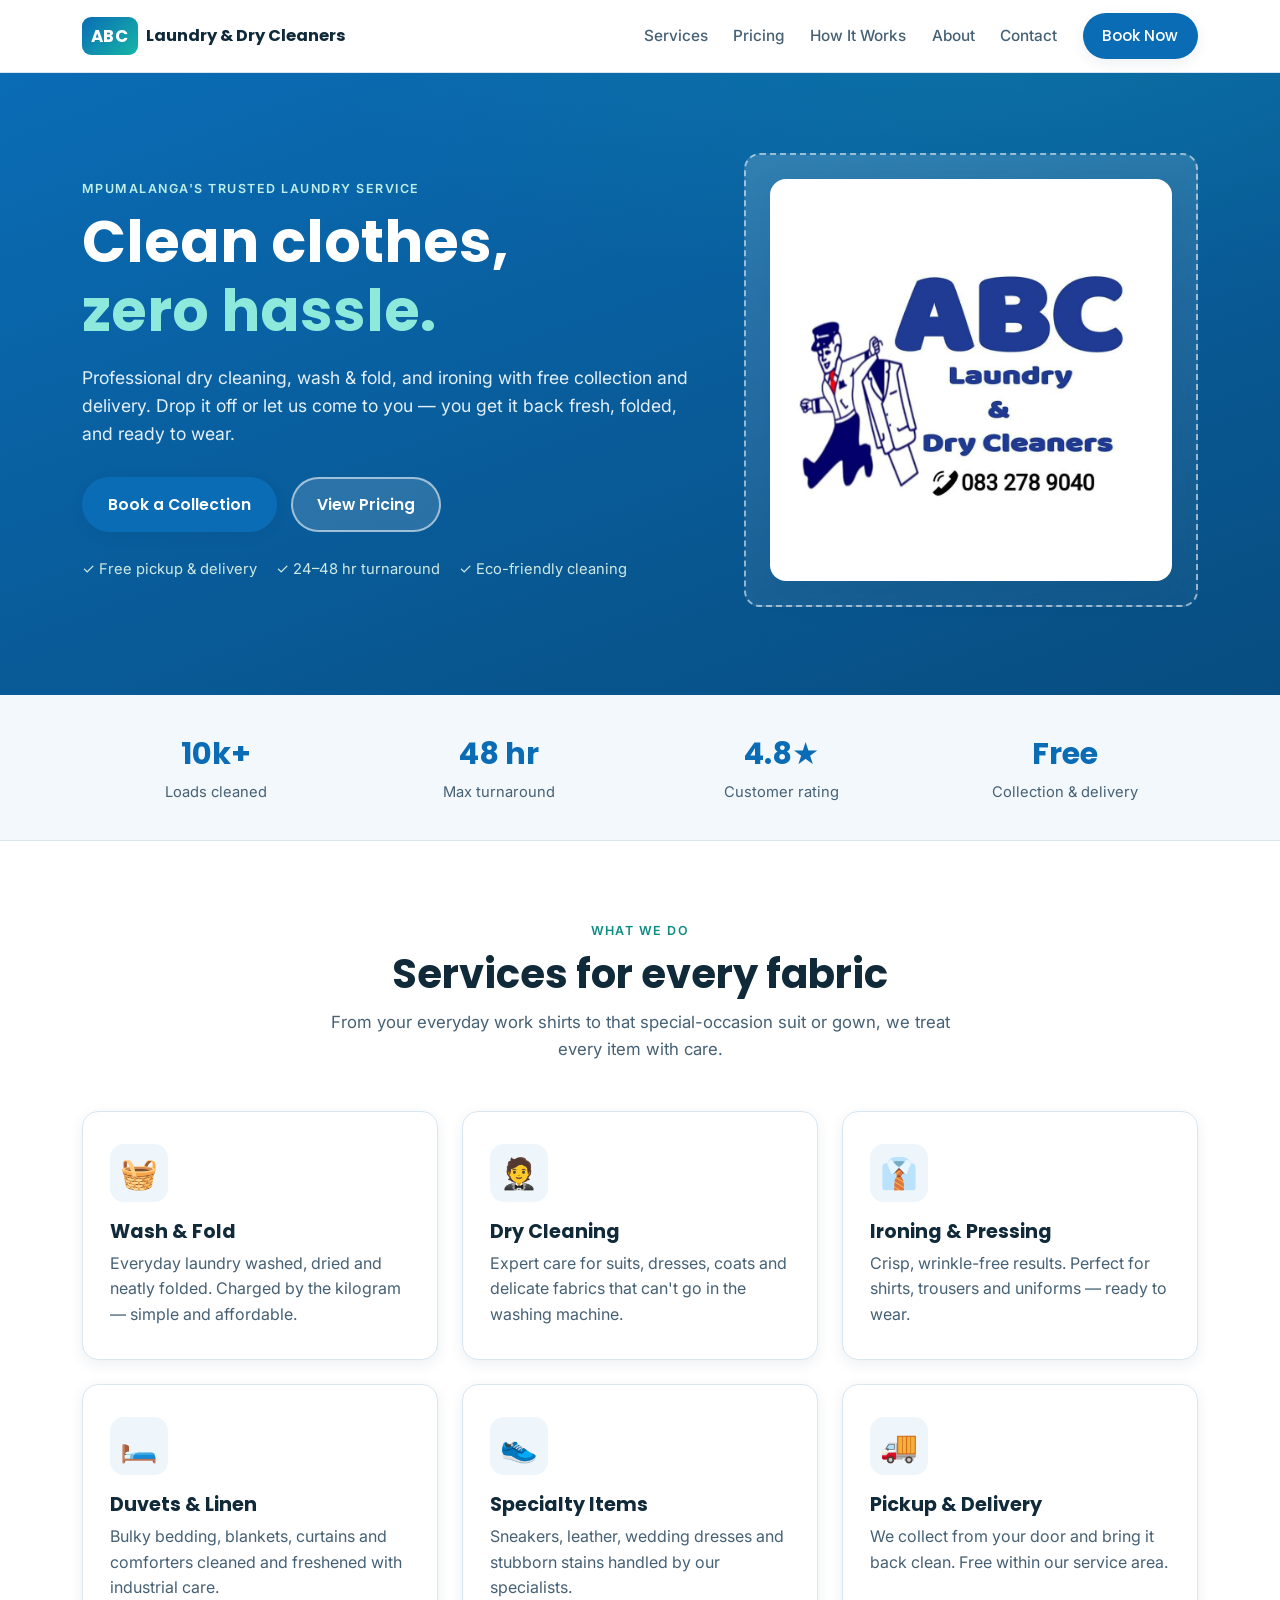
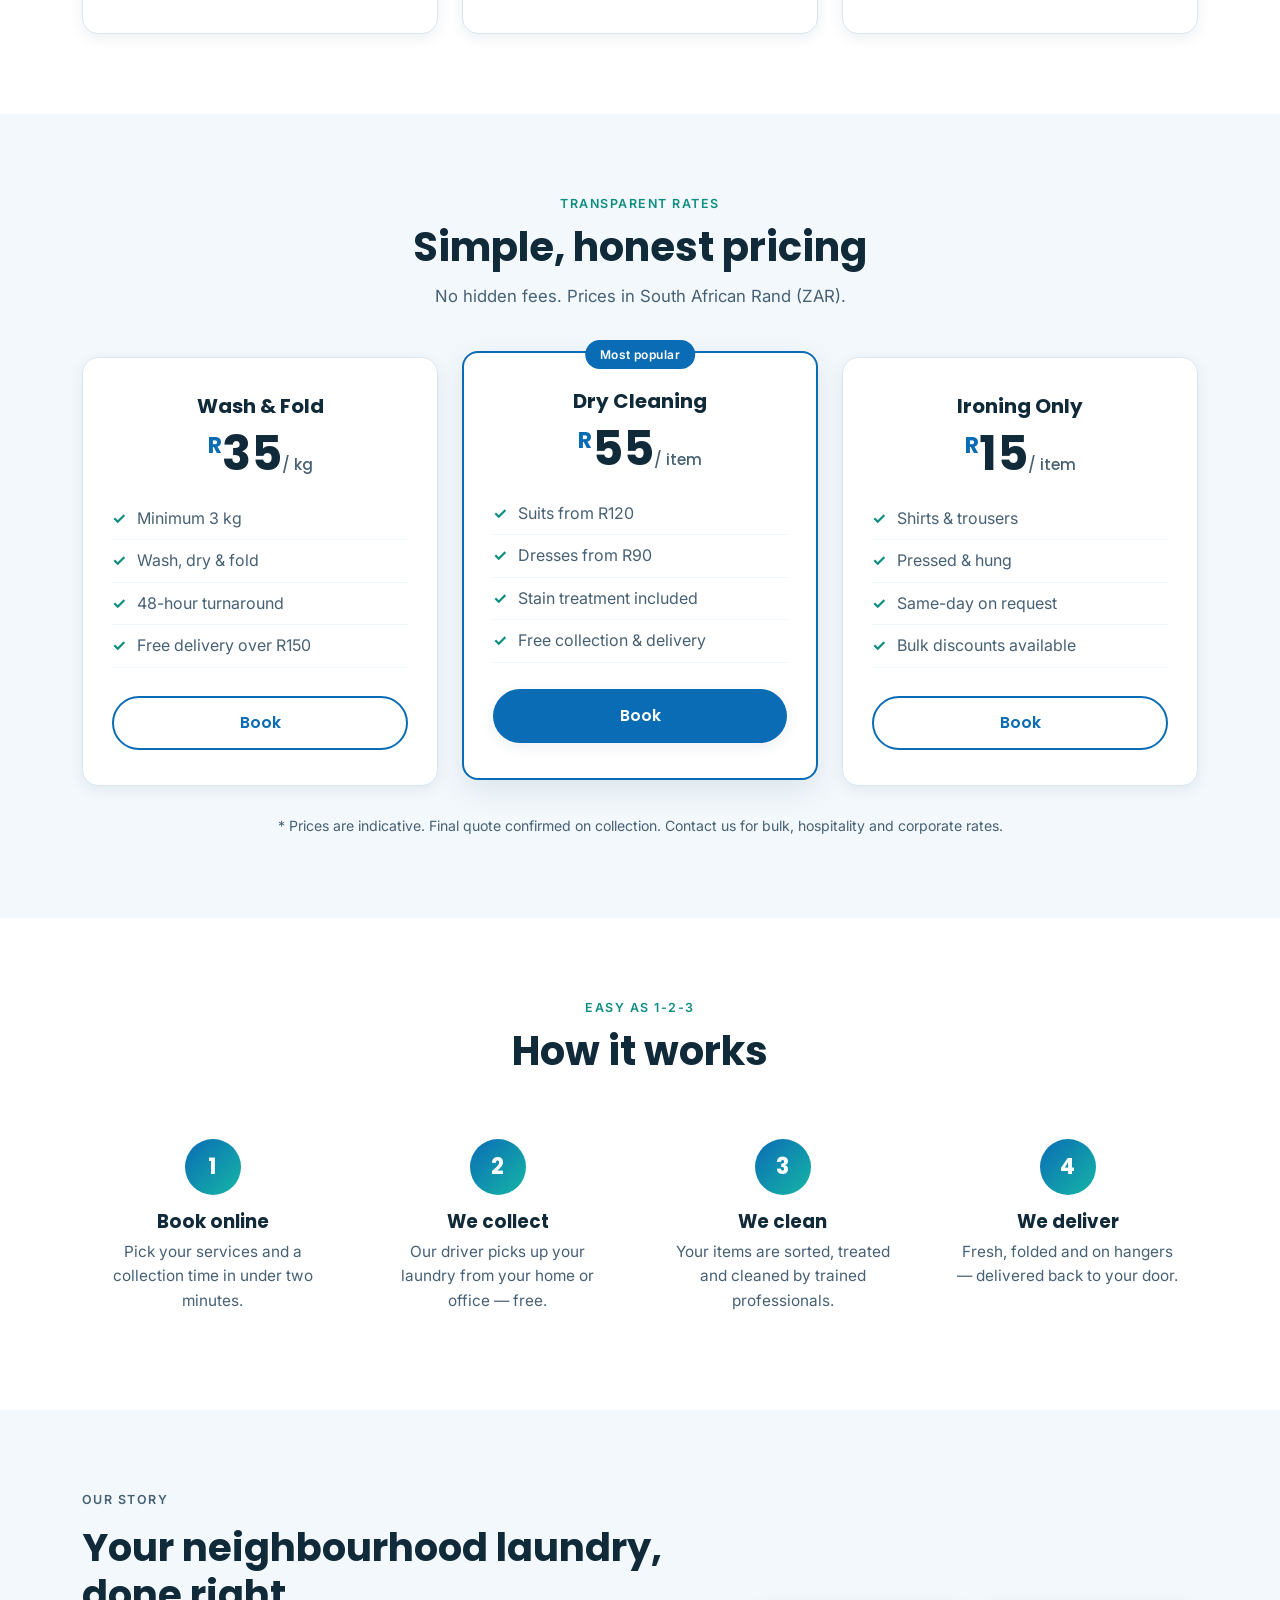
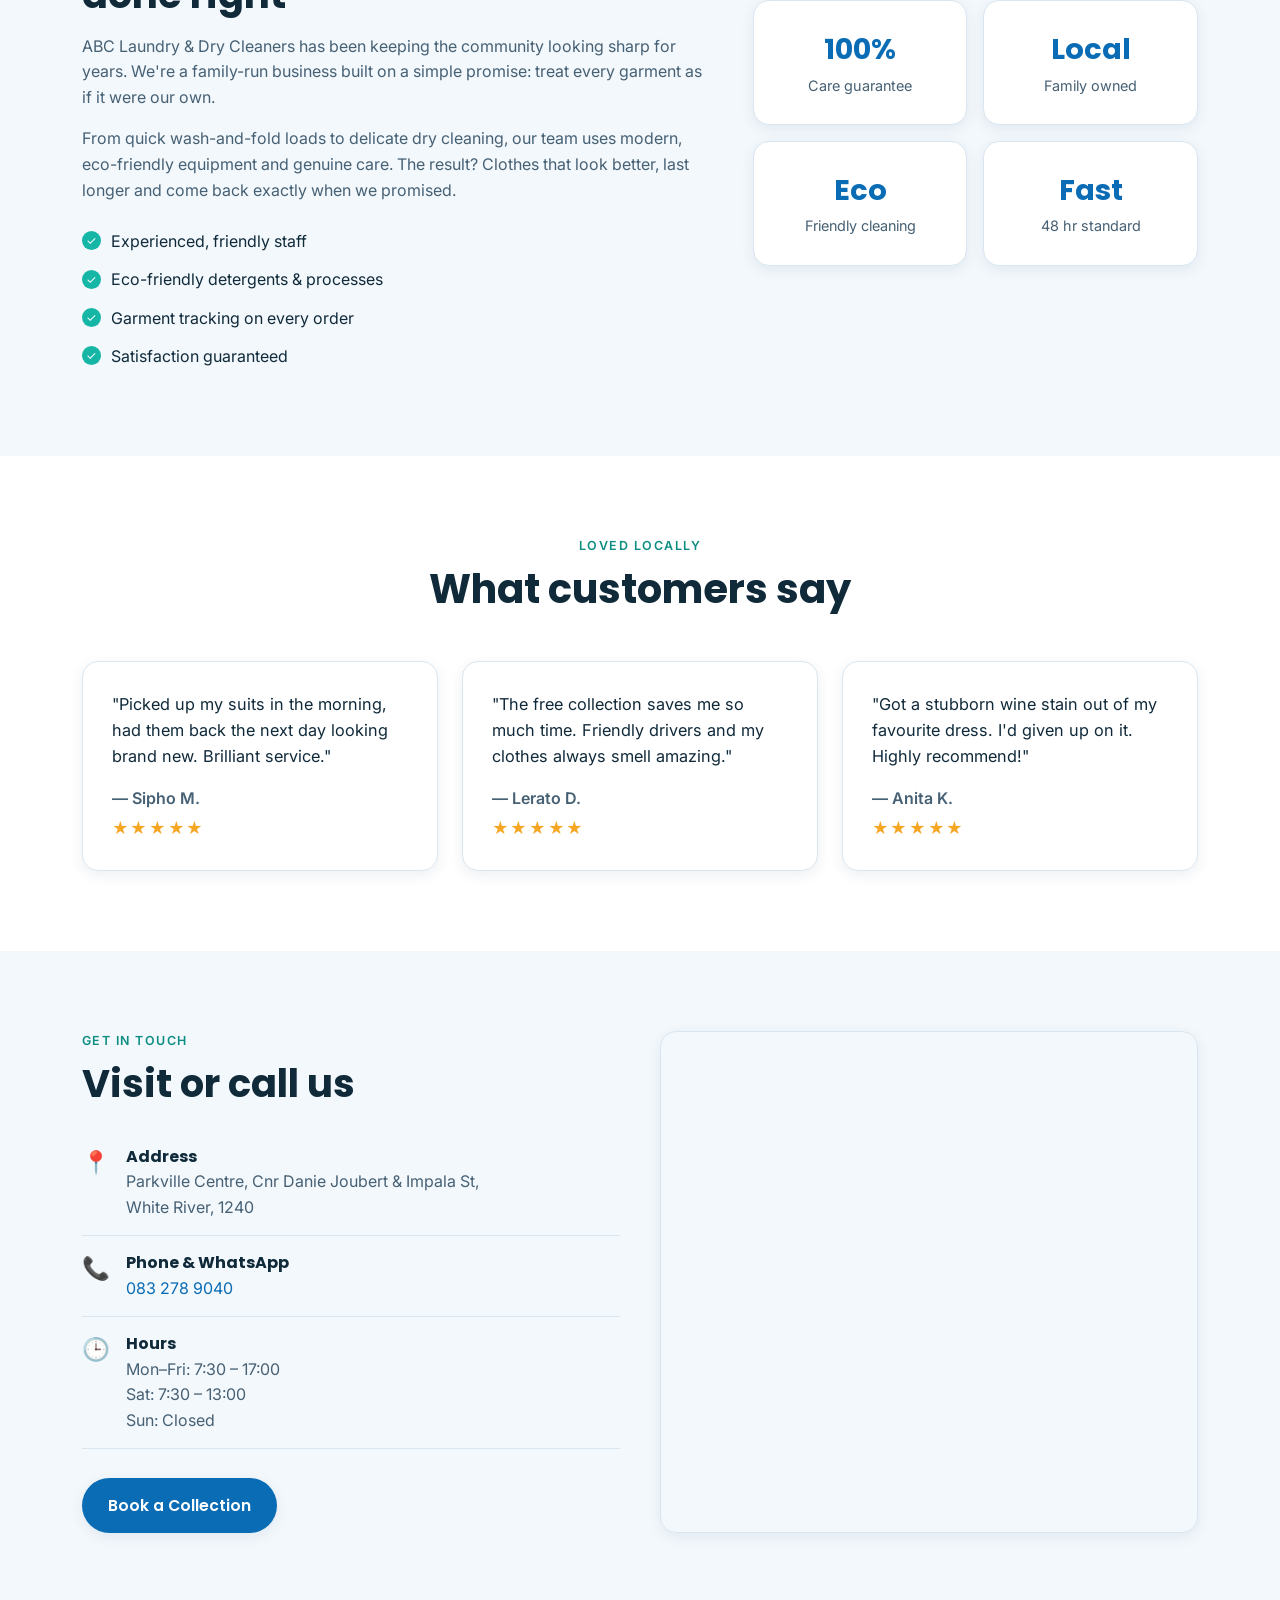
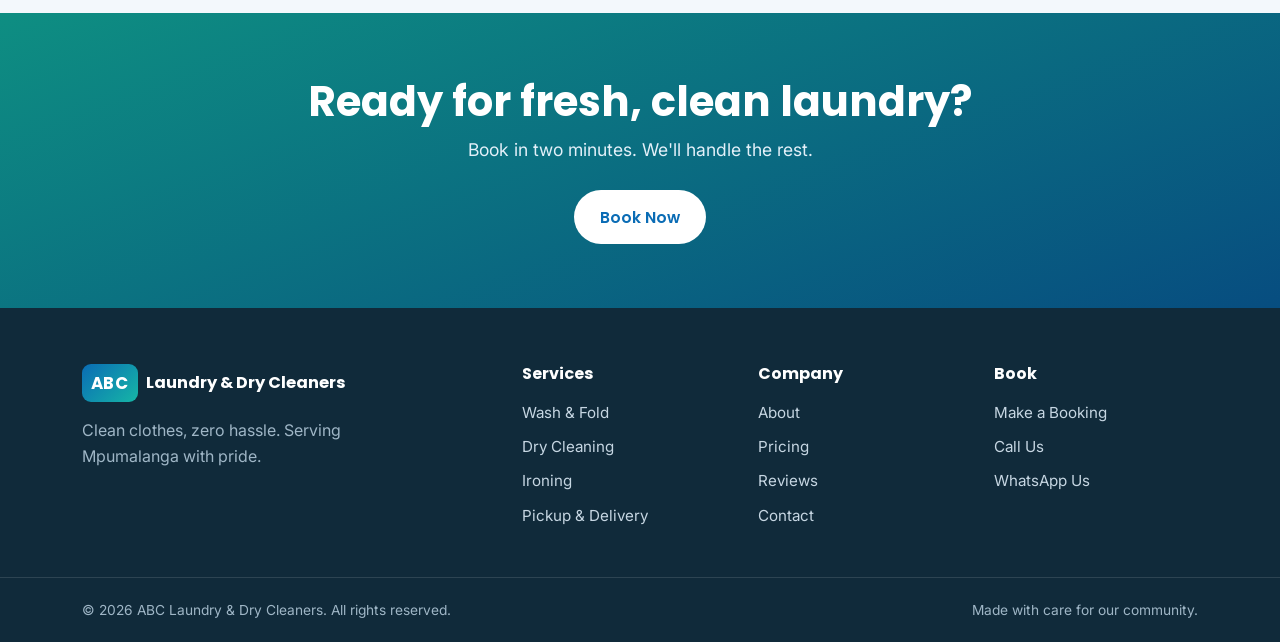
==== index.html @ 91010104 "Initial Commit" ====
<!DOCTYPE html>
<html lang="en">
<head>
  <meta charset="UTF-8" />
  <meta name="viewport" content="width=device-width, initial-scale=1.0" />
  <meta name="description" content="ABC Laundry & Dry Cleaners — professional laundry, dry cleaning, ironing and wash-and-fold services in Mpumalanga. Fast turnaround, free collection and delivery." />
  <title>ABC Laundry &amp; Dry Cleaners | Fresh, Clean, Fast</title>
  <link rel="preconnect" href="https://fonts.googleapis.com" />
  <link rel="preconnect" href="https://fonts.gstatic.com" crossorigin />
  <link href="https://fonts.googleapis.com/css2?family=Poppins:wght@500;600;700&family=Inter:wght@400;500;600&display=swap" rel="stylesheet" />
  <link rel="stylesheet" href="style.css" />
</head>
<body>
  <!-- Header / Navigation -->
  <header class="site-header" id="top">
    <nav class="nav container">
      <a href="index.html" class="brand">
        <span class="brand-mark">ABC</span>
        <span class="brand-text">Laundry &amp; Dry Cleaners</span>
      </a>

      <button class="nav-toggle" id="navToggle" aria-label="Toggle menu" aria-expanded="false">
        <span></span><span></span><span></span>
      </button>

      <ul class="nav-links" id="navLinks">
        <li><a href="#services">Services</a></li>
        <li><a href="#pricing">Pricing</a></li>
        <li><a href="#how">How It Works</a></li>
        <li><a href="#about">About</a></li>
        <li><a href="#contact">Contact</a></li>
        <li><a href="booking.html" class="btn btn-primary btn-sm">Book Now</a></li>
      </ul>
    </nav>
  </header>

  <!-- Hero -->
  <section class="hero">
    <div class="container hero-inner">
      <div class="hero-content">
        <p class="eyebrow">Mpumalanga's trusted laundry service</p>
        <h1>Clean clothes,<br /><span class="accent">zero hassle.</span></h1>
        <p class="hero-sub">
          Professional dry cleaning, wash &amp; fold, and ironing with free collection
          and delivery. Drop it off or let us come to you — you get it back fresh,
          folded, and ready to wear.
        </p>
        <div class="hero-actions">
          <a href="booking.html" class="btn btn-primary">Book a Collection</a>
          <a href="#pricing" class="btn btn-ghost">View Pricing</a>
        </div>
        <ul class="hero-badges">
          <li>✓ Free pickup &amp; delivery</li>
          <li>✓ 24–48 hr turnaround</li>
          <li>✓ Eco-friendly cleaning</li>
        </ul>
      </div>
      <div class="hero-media">
        <!-- Replace this placeholder with a real photo: <img src="images/hero.jpg" alt="Freshly pressed laundry" /> -->
        <div class="hero-img-placeholder" role="img" aria-label="Photo of our laundry coming soon">
          <img src="images/hero-img.jpg">
        </div>
      </div>
    </div>
  </section>

  <!-- Stats -->
  <section class="stats">
    <div class="container stats-grid">
      <div class="stat"><span class="stat-num">10k+</span><span class="stat-label">Loads cleaned</span></div>
      <div class="stat"><span class="stat-num">48 hr</span><span class="stat-label">Max turnaround</span></div>
      <div class="stat"><span class="stat-num">4.8★</span><span class="stat-label">Customer rating</span></div>
      <div class="stat"><span class="stat-num">Free</span><span class="stat-label">Collection &amp; delivery</span></div>
    </div>
  </section>

  <!-- Services -->
  <section class="section" id="services">
    <div class="container">
      <div class="section-head">
        <p class="eyebrow">What we do</p>
        <h2>Services for every fabric</h2>
        <p class="section-sub">From your everyday work shirts to that special-occasion suit or gown, we treat every item with care.</p>
      </div>

      <div class="cards">
        <article class="card">
          <div class="card-icon">🧺</div>
          <h3>Wash &amp; Fold</h3>
          <p>Everyday laundry washed, dried and neatly folded. Charged by the kilogram — simple and affordable.</p>
        </article>
        <article class="card">
          <div class="card-icon">🤵</div>
          <h3>Dry Cleaning</h3>
          <p>Expert care for suits, dresses, coats and delicate fabrics that can't go in the washing machine.</p>
        </article>
        <article class="card">
          <div class="card-icon">👔</div>
          <h3>Ironing &amp; Pressing</h3>
          <p>Crisp, wrinkle-free results. Perfect for shirts, trousers and uniforms — ready to wear.</p>
        </article>
        <article class="card">
          <div class="card-icon">🛏️</div>
          <h3>Duvets &amp; Linen</h3>
          <p>Bulky bedding, blankets, curtains and comforters cleaned and freshened with industrial care.</p>
        </article>
        <article class="card">
          <div class="card-icon">👟</div>
          <h3>Specialty Items</h3>
          <p>Sneakers, leather, wedding dresses and stubborn stains handled by our specialists.</p>
        </article>
        <article class="card">
          <div class="card-icon">🚚</div>
          <h3>Pickup &amp; Delivery</h3>
          <p>We collect from your door and bring it back clean. Free within our service area.</p>
        </article>
      </div>
    </div>
  </section>

  <!-- Pricing -->
  <section class="section section-alt" id="pricing">
    <div class="container">
      <div class="section-head">
        <p class="eyebrow">Transparent rates</p>
        <h2>Simple, honest pricing</h2>
        <p class="section-sub">No hidden fees. Prices in South African Rand (ZAR).</p>
      </div>

      <div class="pricing-grid">
        <div class="price-card">
          <h3>Wash &amp; Fold</h3>
          <p class="price"><span>R</span>35<small>/ kg</small></p>
          <ul>
            <li>Minimum 3 kg</li>
            <li>Wash, dry &amp; fold</li>
            <li>48-hour turnaround</li>
            <li>Free delivery over R150</li>
          </ul>
          <a href="booking.html" class="btn btn-outline btn-block">Book</a>
        </div>

        <div class="price-card featured">
          <span class="ribbon">Most popular</span>
          <h3>Dry Cleaning</h3>
          <p class="price"><span>R</span>55<small>/ item</small></p>
          <ul>
            <li>Suits from R120</li>
            <li>Dresses from R90</li>
            <li>Stain treatment included</li>
            <li>Free collection &amp; delivery</li>
          </ul>
          <a href="booking.html" class="btn btn-primary btn-block">Book</a>
        </div>

        <div class="price-card">
          <h3>Ironing Only</h3>
          <p class="price"><span>R</span>15<small>/ item</small></p>
          <ul>
            <li>Shirts &amp; trousers</li>
            <li>Pressed &amp; hung</li>
            <li>Same-day on request</li>
            <li>Bulk discounts available</li>
          </ul>
          <a href="booking.html" class="btn btn-outline btn-block">Book</a>
        </div>
      </div>
      <p class="price-note">* Prices are indicative. Final quote confirmed on collection. Contact us for bulk, hospitality and corporate rates.</p>
    </div>
  </section>

  <!-- How it works -->
  <section class="section" id="how">
    <div class="container">
      <div class="section-head">
        <p class="eyebrow">Easy as 1-2-3</p>
        <h2>How it works</h2>
      </div>
      <div class="steps">
        <div class="step">
          <span class="step-num">1</span>
          <h3>Book online</h3>
          <p>Pick your services and a collection time in under two minutes.</p>
        </div>
        <div class="step">
          <span class="step-num">2</span>
          <h3>We collect</h3>
          <p>Our driver picks up your laundry from your home or office — free.</p>
        </div>
        <div class="step">
          <span class="step-num">3</span>
          <h3>We clean</h3>
          <p>Your items are sorted, treated and cleaned by trained professionals.</p>
        </div>
        <div class="step">
          <span class="step-num">4</span>
          <h3>We deliver</h3>
          <p>Fresh, folded and on hangers — delivered back to your door.</p>
        </div>
      </div>
    </div>
  </section>

  <!-- About -->
  <section class="section section-alt" id="about">
    <div class="container about-grid">
      <div class="about-text">
        <p class="eyebrow">Our story</p>
        <h2>Your neighbourhood laundry, done right</h2>
        <p>
          ABC Laundry &amp; Dry Cleaners has been keeping the community looking sharp
          for years. We're a family-run business built on a simple promise: treat
          every garment as if it were our own.
        </p>
        <p>
          From quick wash-and-fold loads to delicate dry cleaning, our team uses
          modern, eco-friendly equipment and genuine care. The result? Clothes that
          look better, last longer and come back exactly when we promised.
        </p>
        <ul class="check-list">
          <li>Experienced, friendly staff</li>
          <li>Eco-friendly detergents &amp; processes</li>
          <li>Garment tracking on every order</li>
          <li>Satisfaction guaranteed</li>
        </ul>
      </div>
      <div class="about-stats">
        <div class="about-stat"><strong>100%</strong><span>Care guarantee</span></div>
        <div class="about-stat"><strong>Local</strong><span>Family owned</span></div>
        <div class="about-stat"><strong>Eco</strong><span>Friendly cleaning</span></div>
        <div class="about-stat"><strong>Fast</strong><span>48 hr standard</span></div>
      </div>
    </div>
  </section>

  <!-- Testimonials -->
  <section class="section" id="reviews">
    <div class="container">
      <div class="section-head">
        <p class="eyebrow">Loved locally</p>
        <h2>What customers say</h2>
      </div>
      <div class="cards">
        <blockquote class="review">
          <p>"Picked up my suits in the morning, had them back the next day looking brand new. Brilliant service."</p>
          <footer>— Sipho M.</footer>
          <div class="stars">★★★★★</div>
        </blockquote>
        <blockquote class="review">
          <p>"The free collection saves me so much time. Friendly drivers and my clothes always smell amazing."</p>
          <footer>— Lerato D.</footer>
          <div class="stars">★★★★★</div>
        </blockquote>
        <blockquote class="review">
          <p>"Got a stubborn wine stain out of my favourite dress. I'd given up on it. Highly recommend!"</p>
          <footer>— Anita K.</footer>
          <div class="stars">★★★★★</div>
        </blockquote>
      </div>
    </div>
  </section>

  <!-- Contact + Map -->
  <section class="section section-alt" id="contact">
    <div class="container contact-grid">
      <div class="contact-info">
        <p class="eyebrow">Get in touch</p>
        <h2>Visit or call us</h2>
        <ul class="contact-list">
          <li>
            <span class="contact-ico">📍</span>
            <div>
              <strong>Address</strong>
              <p>Parkville Centre, Cnr Danie Joubert &amp; Impala St,<br />White River, 1240</p>
            </div>
          </li>
          <li>
            <span class="contact-ico">📞</span>
            <div>
              <strong>Phone &amp; WhatsApp</strong>
              <p><a href="tel:+27832789040">083 278 9040</a></p>
            </div>
          </li>
          <li>
            <span class="contact-ico">🕒</span>
            <div>
              <strong>Hours</strong>
              <p>Mon–Fri: 7:30 – 17:00<br />Sat: 7:30 – 13:00<br />Sun: Closed</p>
            </div>
          </li>
        </ul>
        <a href="booking.html" class="btn btn-primary">Book a Collection</a>
      </div>
      <div class="contact-map">
        <iframe
          title="ABC Laundry &amp; Dry Cleaners location"
          src="https://www.google.com/maps?q=-25.3244914,31.0057344&z=16&output=embed"
          width="100%" height="100%" style="border:0;" allowfullscreen=""
          loading="lazy" referrerpolicy="no-referrer-when-downgrade"></iframe>
      </div>
    </div>
  </section>

  <!-- CTA -->
  <section class="cta">
    <div class="container cta-inner">
      <h2>Ready for fresh, clean laundry?</h2>
      <p>Book in two minutes. We'll handle the rest.</p>
      <a href="booking.html" class="btn btn-light">Book Now</a>
    </div>
  </section>

  <!-- Footer -->
  <footer class="site-footer">
    <div class="container footer-grid">
      <div>
        <a href="index.html" class="brand brand-footer">
          <span class="brand-mark">ABC</span>
          <span class="brand-text">Laundry &amp; Dry Cleaners</span>
        </a>
        <p class="footer-tag">Clean clothes, zero hassle. Serving Mpumalanga with pride.</p>
      </div>
      <div>
        <h4>Services</h4>
        <ul>
          <li><a href="#services">Wash &amp; Fold</a></li>
          <li><a href="#services">Dry Cleaning</a></li>
          <li><a href="#services">Ironing</a></li>
          <li><a href="#services">Pickup &amp; Delivery</a></li>
        </ul>
      </div>
      <div>
        <h4>Company</h4>
        <ul>
          <li><a href="#about">About</a></li>
          <li><a href="#pricing">Pricing</a></li>
          <li><a href="#reviews">Reviews</a></li>
          <li><a href="#contact">Contact</a></li>
        </ul>
      </div>
      <div>
        <h4>Book</h4>
        <ul>
          <li><a href="booking.html">Make a Booking</a></li>
          <li><a href="tel:+27832789040">Call Us</a></li>
          <li><a href="https://wa.me/27832789040" target="_blank" rel="noopener">WhatsApp Us</a></li>
        </ul>
      </div>
    </div>
    <div class="footer-bottom">
      <div class="container">
        <p>&copy; <span id="year"></span> ABC Laundry &amp; Dry Cleaners. All rights reserved.</p>
        <p>Made with care for our community.</p>
      </div>
    </div>
  </footer>

  <script src="main.js"></script>
</body>
</html>
---- style.css ----
/* =========================================================
   ABC Laundry & Dry Cleaners — Stylesheet
   ========================================================= */

:root {
  --blue:        #0a6cb5;
  --blue-dark:   #074d80;
  --teal:        #16b6a6;
  --teal-dark:   #0e8e82;
  --ink:         #102a3a;
  --ink-soft:    #466074;
  --bg:          #ffffff;
  --bg-soft:     #f3f8fc;
  --bg-alt:      #eef5fb;
  --line:        #d9e6f0;
  --white:       #ffffff;
  --shadow:      0 10px 30px rgba(10, 55, 95, 0.10);
  --shadow-sm:   0 4px 14px rgba(10, 55, 95, 0.08);
  --radius:      16px;
  --radius-sm:   10px;
  --maxw:        1160px;
  --font-head:   'Poppins', system-ui, sans-serif;
  --font-body:   'Inter', system-ui, sans-serif;
}

* { margin: 0; padding: 0; box-sizing: border-box; }

html { scroll-behavior: smooth; scroll-padding-top: 80px; }

body {
  font-family: var(--font-body);
  color: var(--ink);
  background: var(--bg);
  line-height: 1.6;
  -webkit-font-smoothing: antialiased;
}

h1, h2, h3, h4 { font-family: var(--font-head); line-height: 1.2; color: var(--ink); }
a { color: var(--blue); text-decoration: none; }
img { max-width: 100%; display: block; }

.container { width: 100%; max-width: var(--maxw); margin: 0 auto; padding: 0 22px; }

.eyebrow {
  text-transform: uppercase;
  letter-spacing: 0.12em;
  font-size: 0.78rem;
  font-weight: 600;
  color: var(--teal-dark);
  margin-bottom: 0.6rem;
}

/* ---------- Buttons ---------- */
.btn {
  display: inline-flex;
  align-items: center;
  justify-content: center;
  gap: 0.5rem;
  font-family: var(--font-head);
  font-weight: 600;
  font-size: 0.98rem;
  padding: 0.8rem 1.5rem;
  border-radius: 999px;
  border: 2px solid transparent;
  cursor: pointer;
  transition: transform 0.15s ease, box-shadow 0.15s ease, background 0.15s ease, color 0.15s ease;
  white-space: nowrap;
}
.btn:hover { transform: translateY(-2px); }
.btn:active { transform: translateY(0); }
.btn-primary { background: var(--blue); color: #fff; box-shadow: var(--shadow-sm); }
.btn-primary:hover { background: var(--blue-dark); color: #fff; }
.btn-ghost { background: rgba(255,255,255,0.14); color: #fff; border-color: rgba(255,255,255,0.55); }
.btn-ghost:hover { background: rgba(255,255,255,0.25); color: #fff; }
.btn-light { background: #fff; color: var(--blue); }
.btn-light:hover { color: var(--blue-dark); }
.btn-outline { background: transparent; color: var(--blue); border-color: var(--blue); }
.btn-outline:hover { background: var(--blue); color: #fff; }
.btn-sm { padding: 0.55rem 1.1rem; font-size: 0.9rem; }
.btn-lg { padding: 1rem 1.6rem; font-size: 1.05rem; }
.btn-block { width: 100%; }

/* ---------- Header / Nav ---------- */
.site-header {
  position: sticky;
  top: 0;
  z-index: 100;
  background: rgba(255,255,255,0.92);
  backdrop-filter: saturate(180%) blur(10px);
  border-bottom: 1px solid var(--line);
}
.nav { display: flex; align-items: center; justify-content: space-between; height: 72px; }
.brand { display: flex; align-items: center; gap: 0.55rem; font-family: var(--font-head); font-weight: 700; color: var(--ink); }
.brand-mark {
  background: linear-gradient(135deg, var(--blue), var(--teal));
  color: #fff;
  font-weight: 700;
  letter-spacing: 0.04em;
  padding: 0.35rem 0.55rem;
  border-radius: 9px;
  font-size: 1.05rem;
}
.brand-text { font-size: 1.02rem; line-height: 1.1; }
.nav-links { display: flex; align-items: center; gap: 1.6rem; list-style: none; }
.nav-links a { color: var(--ink-soft); font-weight: 500; font-size: 0.96rem; }
.nav-links a:not(.btn):hover { color: var(--blue); }
.nav-links .btn { color: #fff; }

.nav-toggle { display: none; flex-direction: column; gap: 5px; background: none; border: none; cursor: pointer; padding: 6px; }
.nav-toggle span { width: 26px; height: 3px; background: var(--ink); border-radius: 2px; transition: 0.25s; }
.nav-toggle.open span:nth-child(1) { transform: translateY(8px) rotate(45deg); }
.nav-toggle.open span:nth-child(2) { opacity: 0; }
.nav-toggle.open span:nth-child(3) { transform: translateY(-8px) rotate(-45deg); }

/* ---------- Hero ---------- */
.hero {
  background:
    radial-gradient(1200px 500px at 80% -10%, rgba(22,182,166,0.18), transparent 60%),
    linear-gradient(160deg, #0a6cb5 0%, #074d80 100%);
  color: #fff;
  padding: 5rem 0 5.5rem;
  position: relative;
  overflow: hidden;
}
.hero-inner { display: grid; grid-template-columns: 1.15fr 0.85fr; gap: 3rem; align-items: center; }
.hero-content { max-width: 40rem; }
.hero .eyebrow { color: #bdeee7; }
.hero h1 { font-size: clamp(2.4rem, 5vw, 3.6rem); color: #fff; margin-bottom: 1.1rem; }
.hero h1 .accent { color: #8ee9dd; }
.hero-sub { font-size: 1.1rem; color: #e3f0f9; max-width: 38rem; margin-bottom: 1.8rem; }
.hero-actions { display: flex; flex-wrap: wrap; gap: 0.9rem; margin-bottom: 1.6rem; }
.hero-badges { list-style: none; display: flex; flex-wrap: wrap; gap: 1.2rem; font-size: 0.92rem; color: #cfeae3; }

/* Hero image / placeholder */
.hero-media { display: flex; justify-content: center; }
.hero-media img { border-radius: var(--radius); box-shadow: var(--shadow); width: 100%; object-fit: cover; }
.hero-img-placeholder {
  width: 100%;
  aspect-ratio: 16 / 9;
  border-radius: var(--radius);
  border: 2px dashed rgba(255, 255, 255, 0.55);
  background: linear-gradient(160deg, rgba(255,255,255,0.16), rgba(255,255,255,0.04));
  display: flex; flex-direction: column; align-items: center; justify-content: center;
  gap: 0.5rem; text-align: center; color: #eaf5ff; padding: 1.5rem;
}
.hero-img-icon { font-size: 3rem; }
.hero-img-placeholder p { font-weight: 600; font-family: var(--font-head); }
.hero-img-hint { font-size: 0.82rem; color: #bdd6ea; }

/* ---------- Stats ---------- */
.stats { background: var(--bg-soft); border-bottom: 1px solid var(--line); }
.stats-grid { display: grid; grid-template-columns: repeat(4, 1fr); gap: 1rem; padding: 2.2rem 22px; }
.stat { text-align: center; }
.stat-num { display: block; font-family: var(--font-head); font-weight: 700; font-size: 1.9rem; color: var(--blue); }
.stat-label { color: var(--ink-soft); font-size: 0.92rem; }

/* ---------- Sections ---------- */
.section { padding: 5rem 0; }
.section-alt { background: var(--bg-soft); }
.section-head { text-align: center; max-width: 40rem; margin: 0 auto 3rem; }
.section-head h2 { font-size: clamp(1.8rem, 3.5vw, 2.5rem); margin-bottom: 0.7rem; }
.section-sub { color: var(--ink-soft); font-size: 1.05rem; }

/* ---------- Cards ---------- */
.cards { display: grid; grid-template-columns: repeat(3, 1fr); gap: 1.5rem; }
.card {
  background: #fff;
  border: 1px solid var(--line);
  border-radius: var(--radius);
  padding: 2rem 1.7rem;
  box-shadow: var(--shadow-sm);
  transition: transform 0.2s ease, box-shadow 0.2s ease;
}
.card:hover { transform: translateY(-5px); box-shadow: var(--shadow); }
.card-icon {
  font-size: 1.9rem;
  width: 58px; height: 58px;
  display: grid; place-items: center;
  background: var(--bg-alt);
  border-radius: 14px;
  margin-bottom: 1.1rem;
}
.card h3 { font-size: 1.2rem; margin-bottom: 0.5rem; }
.card p { color: var(--ink-soft); }

/* ---------- Pricing ---------- */
.pricing-grid { display: grid; grid-template-columns: repeat(3, 1fr); gap: 1.5rem; align-items: stretch; }
.price-card {
  background: #fff;
  border: 1px solid var(--line);
  border-radius: var(--radius);
  padding: 2.2rem 1.8rem;
  text-align: center;
  position: relative;
  display: flex;
  flex-direction: column;
  box-shadow: var(--shadow-sm);
}
.price-card.featured { border: 2px solid var(--blue); box-shadow: var(--shadow); transform: translateY(-6px); }
.ribbon {
  position: absolute; top: -13px; left: 50%; transform: translateX(-50%);
  background: var(--blue); color: #fff; font-size: 0.75rem; font-weight: 600;
  padding: 0.3rem 0.9rem; border-radius: 999px; letter-spacing: 0.04em;
}
.price-card h3 { font-size: 1.25rem; margin-bottom: 0.8rem; }
.price { font-family: var(--font-head); font-weight: 700; font-size: 3rem; color: var(--ink); line-height: 1; margin-bottom: 1.2rem; }
.price span { font-size: 1.4rem; vertical-align: super; color: var(--blue); }
.price small { font-size: 0.95rem; font-weight: 500; color: var(--ink-soft); }
.price-card ul { list-style: none; text-align: left; margin-bottom: 1.6rem; flex-grow: 1; }
.price-card li { padding: 0.5rem 0 0.5rem 1.6rem; position: relative; color: var(--ink-soft); border-bottom: 1px solid var(--bg-alt); }
.price-card li::before { content: "✓"; position: absolute; left: 0; color: var(--teal-dark); font-weight: 700; }
.price-note { text-align: center; color: var(--ink-soft); font-size: 0.88rem; margin-top: 1.8rem; }

/* ---------- Steps ---------- */
.steps { display: grid; grid-template-columns: repeat(4, 1fr); gap: 1.5rem; }
.step { text-align: center; padding: 1rem; }
.step-num {
  display: grid; place-items: center;
  width: 56px; height: 56px; margin: 0 auto 1rem;
  background: linear-gradient(135deg, var(--blue), var(--teal));
  color: #fff; font-family: var(--font-head); font-weight: 700; font-size: 1.4rem;
  border-radius: 50%;
}
.step h3 { font-size: 1.15rem; margin-bottom: 0.4rem; }
.step p { color: var(--ink-soft); font-size: 0.96rem; }

/* ---------- About ---------- */
.about-grid { display: grid; grid-template-columns: 1.4fr 1fr; gap: 3rem; align-items: center; }
.about-text h2 { font-size: clamp(1.8rem, 3.5vw, 2.4rem); margin-bottom: 1rem; }
.about-text p { color: var(--ink-soft); margin-bottom: 1rem; }
.check-list { list-style: none; margin-top: 1.2rem; }
.check-list li { padding: 0.4rem 0 0.4rem 1.8rem; position: relative; }
.check-list li::before { content: "✓"; position: absolute; left: 0; width: 1.2rem; height: 1.2rem; background: var(--teal); color: #fff; border-radius: 50%; font-size: 0.75rem; display: grid; place-items: center; top: 0.55rem; }
.about-stats { display: grid; grid-template-columns: 1fr 1fr; gap: 1rem; }
.about-stat {
  background: #fff; border: 1px solid var(--line); border-radius: var(--radius);
  padding: 1.6rem 1rem; text-align: center; box-shadow: var(--shadow-sm);
}
.about-stat strong { display: block; font-family: var(--font-head); font-size: 1.8rem; color: var(--blue); }
.about-stat span { color: var(--ink-soft); font-size: 0.9rem; }

/* ---------- Reviews ---------- */
.review {
  background: #fff; border: 1px solid var(--line); border-radius: var(--radius);
  padding: 1.8rem; box-shadow: var(--shadow-sm);
}
.review p { color: var(--ink); font-size: 1.02rem; margin-bottom: 1rem; }
.review footer { font-weight: 600; color: var(--ink-soft); }
.stars { color: #f5a623; margin-top: 0.3rem; letter-spacing: 0.1em; }

/* ---------- Contact ---------- */
.contact-grid { display: grid; grid-template-columns: 1fr 1fr; gap: 2.5rem; align-items: stretch; }
.contact-info h2 { font-size: clamp(1.8rem, 3.5vw, 2.4rem); margin-bottom: 1.4rem; }
.contact-list { list-style: none; margin-bottom: 1.8rem; }
.contact-list li { display: flex; gap: 1rem; padding: 0.9rem 0; border-bottom: 1px solid var(--line); }
.contact-ico { font-size: 1.4rem; }
.contact-list strong { display: block; font-family: var(--font-head); }
.contact-list p { color: var(--ink-soft); }
.contact-map { min-height: 360px; border-radius: var(--radius); overflow: hidden; box-shadow: var(--shadow-sm); border: 1px solid var(--line); }
.contact-map iframe { width: 100%; height: 100%; min-height: 360px; }

/* ---------- CTA ---------- */
.cta {
  background: linear-gradient(160deg, var(--teal-dark), var(--blue-dark));
  color: #fff; text-align: center; padding: 4rem 0;
}
.cta-inner h2 { color: #fff; font-size: clamp(1.8rem, 4vw, 2.6rem); margin-bottom: 0.6rem; }
.cta-inner p { color: #e3f0f9; margin-bottom: 1.6rem; font-size: 1.1rem; }

/* ---------- Footer ---------- */
.site-footer { background: var(--ink); color: #c6d6e2; }
.footer-grid { display: grid; grid-template-columns: 2fr 1fr 1fr 1fr; gap: 2rem; padding: 3.5rem 22px 2.5rem; }
.brand-footer { color: #fff; margin-bottom: 1rem; }
.footer-tag { color: #9fb6c6; max-width: 22rem; }
.site-footer h4 { color: #fff; margin-bottom: 1rem; font-size: 1rem; }
.site-footer ul { list-style: none; }
.site-footer ul li { margin-bottom: 0.55rem; }
.site-footer ul a { color: #c6d6e2; font-size: 0.95rem; }
.site-footer ul a:hover { color: #fff; }
.footer-bottom { border-top: 1px solid rgba(255,255,255,0.12); padding: 1.3rem 0; }
.footer-bottom .container { display: flex; justify-content: space-between; flex-wrap: wrap; gap: 0.5rem; }
.footer-bottom p { font-size: 0.86rem; color: #9fb6c6; }
.footer-bottom a { color: #c6d6e2; }

/* =========================================================
   Booking page
   ========================================================= */
.booking-hero {
  background:
    radial-gradient(900px 400px at 90% -20%, rgba(22,182,166,0.2), transparent 60%),
    linear-gradient(160deg, #0a6cb5 0%, #074d80 100%);
  color: #fff; padding: 3.5rem 0;
}
.booking-hero h1 { color: #fff; font-size: clamp(2rem, 4.5vw, 3rem); }
.booking-hero .eyebrow { color: #bdeee7; }
.booking-sub { color: #e3f0f9; max-width: 36rem; margin-top: 0.6rem; }

.booking-section { padding-top: 3rem; }
.booking-grid { display: grid; grid-template-columns: 1.6fr 1fr; gap: 2.5rem; align-items: start; }

.booking-form {
  background: #fff; border: 1px solid var(--line); border-radius: var(--radius);
  padding: 2rem; box-shadow: var(--shadow-sm);
}
.form-step-head { margin: 0.5rem 0 1.2rem; padding-bottom: 0.6rem; border-bottom: 2px solid var(--bg-alt); }
.form-step-head:not(:first-child) { margin-top: 2rem; }
.form-step-head h2 { font-size: 1.25rem; }
.form-step-head .hint { color: var(--ink-soft); font-size: 0.92rem; margin-top: 0.2rem; }

.form-row { display: grid; grid-template-columns: 1fr 1fr; gap: 1.1rem; }
.field { margin-bottom: 1.1rem; display: flex; flex-direction: column; }
.field label { font-weight: 600; font-size: 0.92rem; margin-bottom: 0.4rem; color: var(--ink); }
.field .hint { font-size: 0.82rem; color: var(--ink-soft); margin-top: 0.35rem; }
.field input,
.field select,
.field textarea {
  font-family: var(--font-body); font-size: 1rem; color: var(--ink);
  padding: 0.75rem 0.9rem; border: 1.5px solid var(--line); border-radius: var(--radius-sm);
  background: #fff; transition: border-color 0.15s ease, box-shadow 0.15s ease;
  width: 100%;
}
.field input:focus,
.field select:focus,
.field textarea:focus {
  outline: none; border-color: var(--blue); box-shadow: 0 0 0 3px rgba(10,108,181,0.14);
}
.field input.invalid { border-color: #e0484f; }
.error { color: #d33b41; font-size: 0.82rem; min-height: 1rem; margin-top: 0.25rem; display: block; }

/* Service options */
.service-options { display: grid; gap: 0.8rem; margin-bottom: 0.5rem; }
.service-option {
  display: grid; grid-template-columns: auto 1fr auto; align-items: center; gap: 1rem;
  border: 1.5px solid var(--line); border-radius: var(--radius-sm);
  padding: 0.9rem 1.1rem; cursor: pointer; transition: border-color 0.15s ease, background 0.15s ease;
}
.service-option:hover { border-color: var(--blue); }
.service-option:has(.svc-check:checked) { border-color: var(--blue); background: var(--bg-soft); }
.svc-check { width: 20px; height: 20px; accent-color: var(--blue); }
.svc-body { display: flex; flex-direction: column; }
.svc-name { font-weight: 600; }
.svc-price { font-size: 0.88rem; color: var(--ink-soft); }
.svc-qty { width: 72px; text-align: center; padding: 0.5rem; border: 1.5px solid var(--line); border-radius: 8px; font-size: 1rem; }

.form-disclaimer { text-align: center; color: var(--ink-soft); font-size: 0.84rem; margin-top: 1rem; }

/* Summary */
.booking-summary { position: sticky; top: 92px; display: flex; flex-direction: column; gap: 1rem; }
.summary-card {
  background: #fff; border: 1px solid var(--line); border-radius: var(--radius);
  padding: 1.6rem; box-shadow: var(--shadow-sm);
}
.summary-card h3 { font-size: 1.2rem; margin-bottom: 1rem; }
.summary-lines { list-style: none; }
.summary-lines li { display: flex; justify-content: space-between; padding: 0.5rem 0; border-bottom: 1px solid var(--bg-alt); color: var(--ink); font-size: 0.95rem; }
.summary-lines .summary-empty { color: var(--ink-soft); border: none; justify-content: flex-start; font-style: italic; }
.summary-row { display: flex; justify-content: space-between; padding: 0.5rem 0; color: var(--ink-soft); font-size: 0.95rem; }
.summary-total {
  display: flex; justify-content: space-between; align-items: center;
  margin-top: 0.9rem; padding-top: 0.9rem; border-top: 2px solid var(--bg-alt);
}
.summary-total strong { font-family: var(--font-head); font-size: 1.6rem; color: var(--blue); }
.summary-note { font-size: 0.82rem; color: var(--ink-soft); margin-top: 0.8rem; }
.summary-help { text-align: center; background: var(--bg-soft); border-radius: var(--radius); padding: 1.2rem; }
.summary-help p { margin-bottom: 0.7rem; color: var(--ink-soft); }

/* Success */
.booking-success { margin-top: 2rem; }
.success-card {
  background: #fff; border: 1px solid var(--line); border-radius: var(--radius);
  box-shadow: var(--shadow); padding: 3rem 2rem; text-align: center; max-width: 540px; margin: 0 auto;
}
.success-ico {
  width: 70px; height: 70px; margin: 0 auto 1.2rem; border-radius: 50%;
  background: var(--teal); color: #fff; font-size: 2.2rem; display: grid; place-items: center;
}
.success-card h2 { margin-bottom: 0.6rem; }
.success-card p { color: var(--ink-soft); margin-bottom: 1.6rem; }
.success-actions { display: flex; gap: 0.8rem; justify-content: center; flex-wrap: wrap; }

/* =========================================================
   Responsive
   ========================================================= */
@media (max-width: 920px) {
  .hero { padding: 4rem 0 4.5rem; }
  .hero-inner { grid-template-columns: 1fr; gap: 2.2rem; }
  .hero-content { max-width: none; }
  .hero-media { order: 2; }
  .hero-img-placeholder { max-width: 420px; margin: 0 auto; aspect-ratio: 16 / 10; }
  .cards { grid-template-columns: repeat(2, 1fr); }
  .pricing-grid { grid-template-columns: 1fr; max-width: 420px; margin: 0 auto; }
  .price-card.featured { transform: none; }
  .steps { grid-template-columns: repeat(2, 1fr); }
  .about-grid, .contact-grid, .booking-grid { grid-template-columns: 1fr; }
  .booking-summary { position: static; }
  .footer-grid { grid-template-columns: 1fr 1fr; }
}

@media (max-width: 720px) {
  .nav-toggle { display: flex; }
  .nav-links {
    position: absolute; top: 72px; left: 0; right: 0;
    flex-direction: column; align-items: stretch; gap: 0;
    background: #fff; border-bottom: 1px solid var(--line);
    padding: 0.5rem 22px 1.2rem;
    box-shadow: var(--shadow);
    transform: translateY(-130%);
    transition: transform 0.28s ease;
    visibility: hidden;
  }
  .nav-links.open { transform: translateY(0); visibility: visible; }
  .nav-links li { padding: 0.35rem 0; }
  .nav-links .btn { margin-top: 0.5rem; }
  .stats-grid { grid-template-columns: repeat(2, 1fr); gap: 1.5rem; }
}

@media (max-width: 520px) {
  .section { padding: 3.5rem 0; }
  .cards, .steps { grid-template-columns: 1fr; }
  .about-stats { grid-template-columns: 1fr 1fr; }
  .form-row { grid-template-columns: 1fr; }
  .footer-grid { grid-template-columns: 1fr; }
  .footer-bottom .container { flex-direction: column; }
  .booking-form { padding: 1.4rem; }
  .hero { padding: 3.5rem 0 4rem; }
}
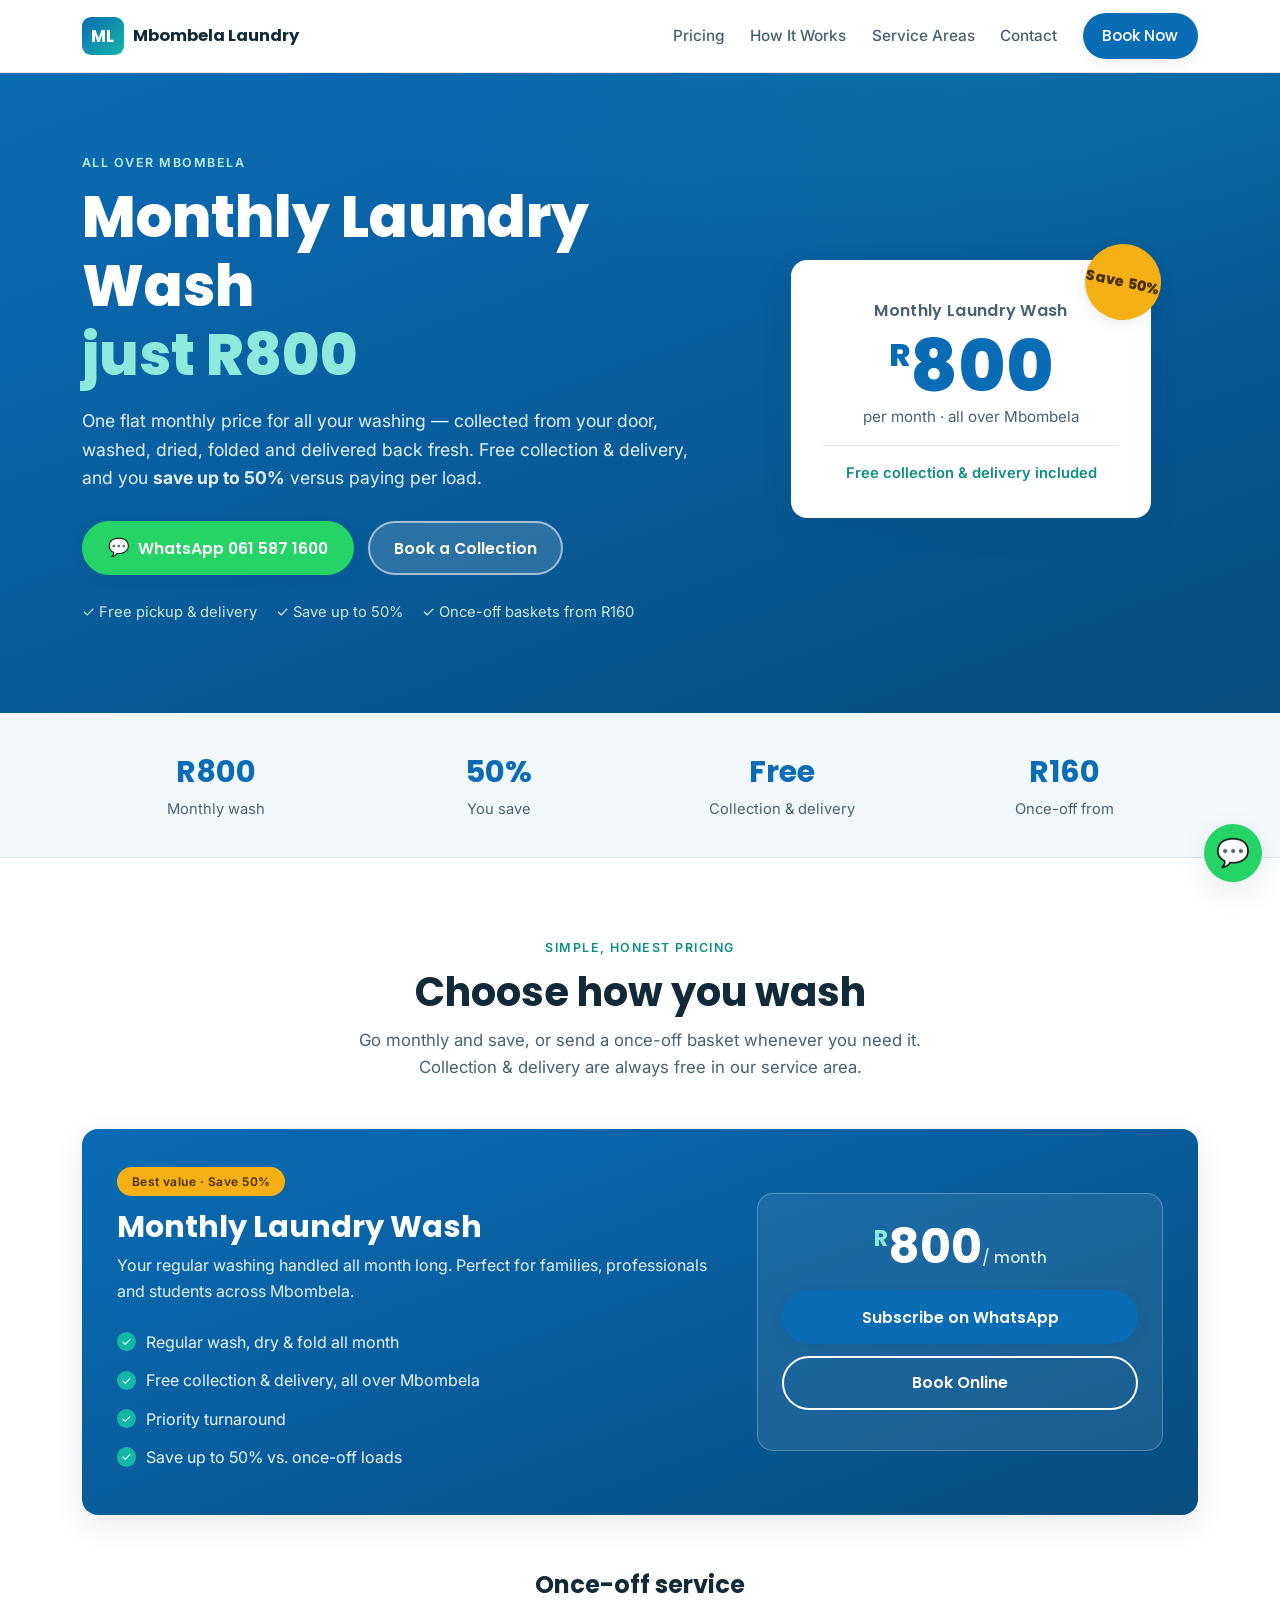
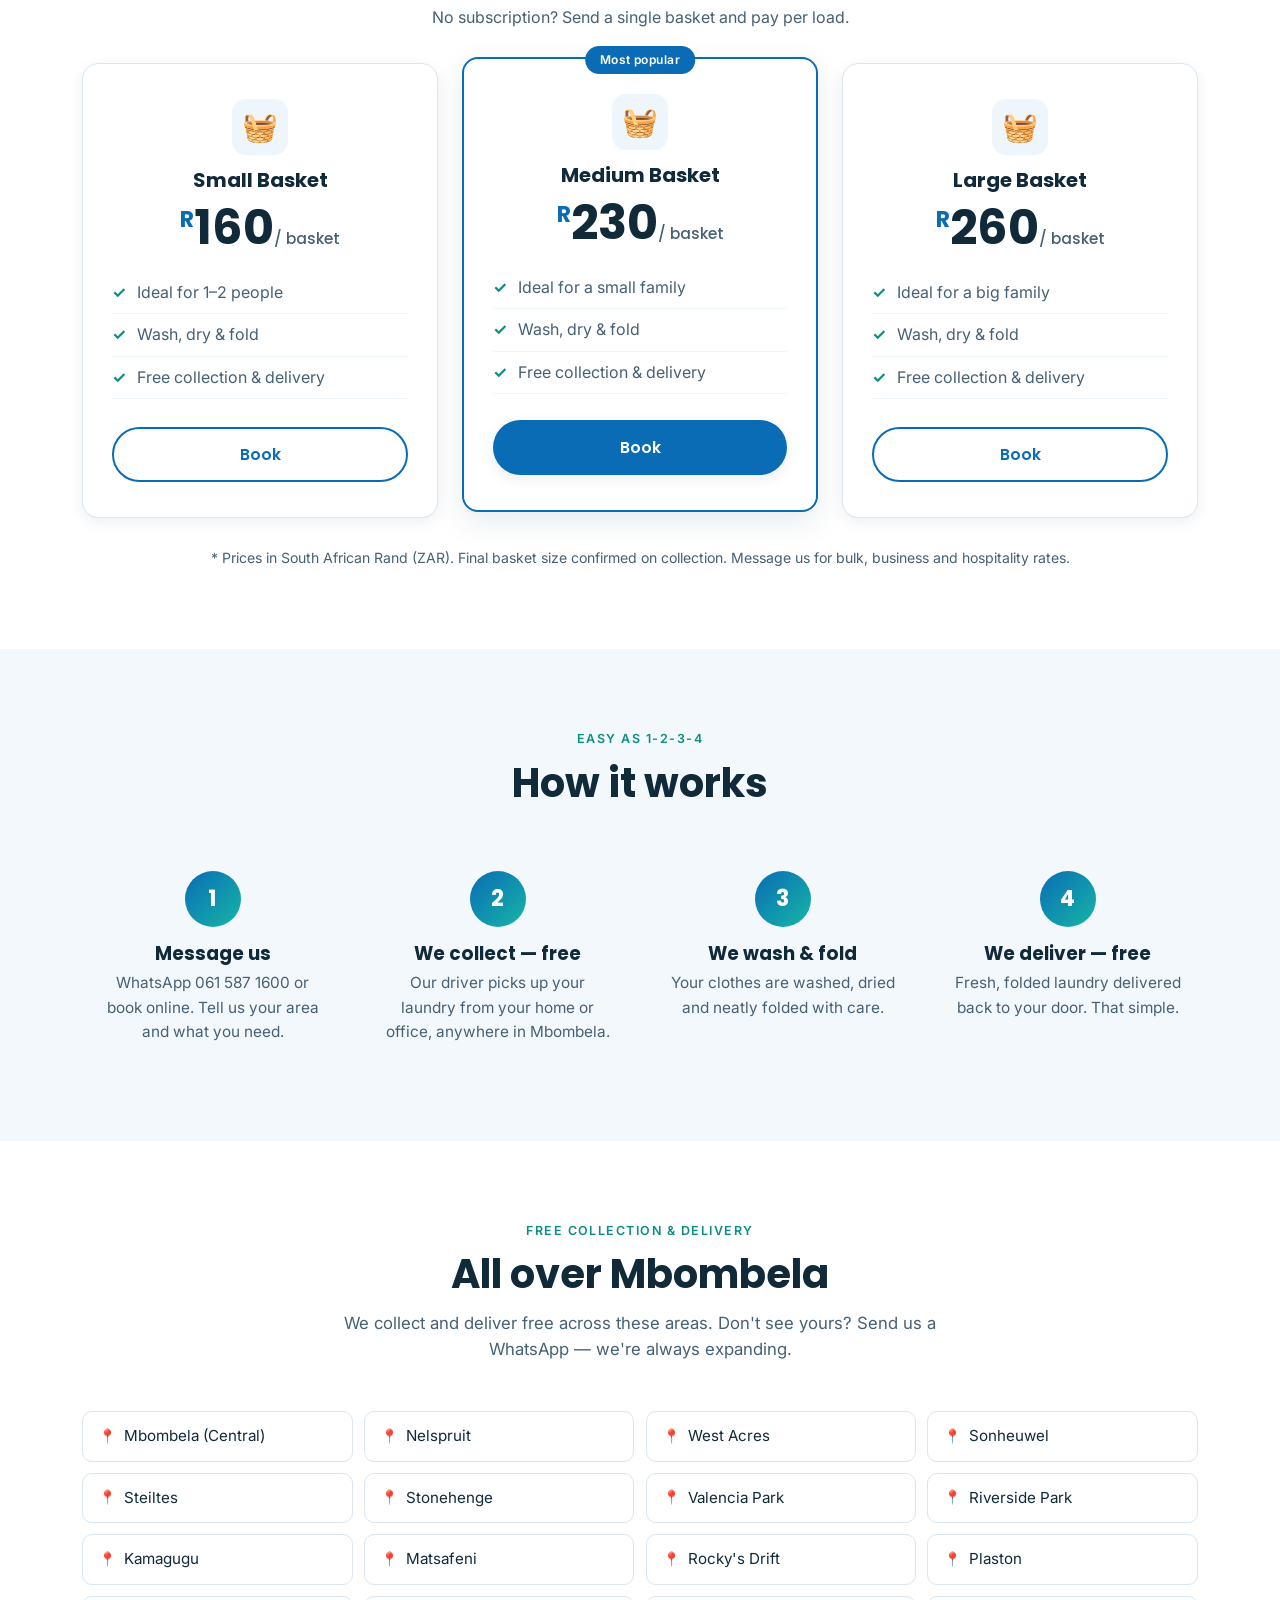
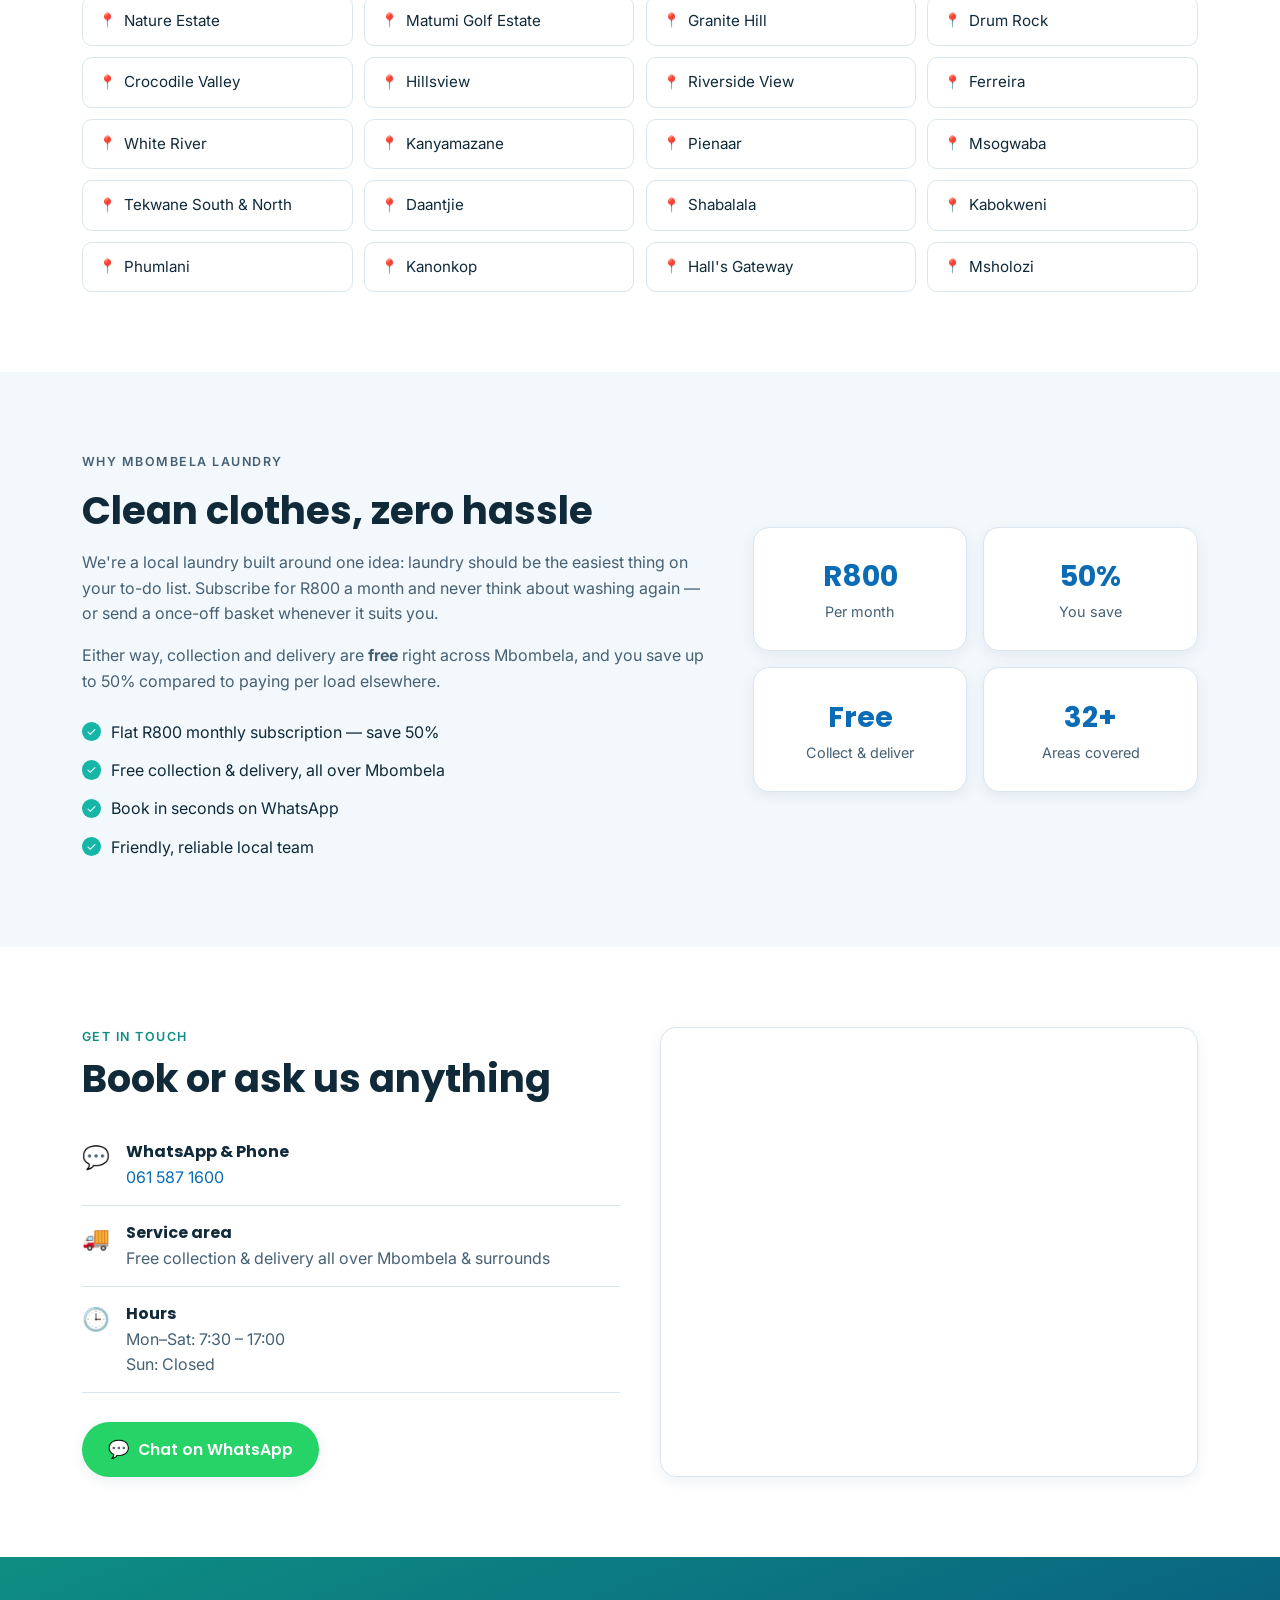
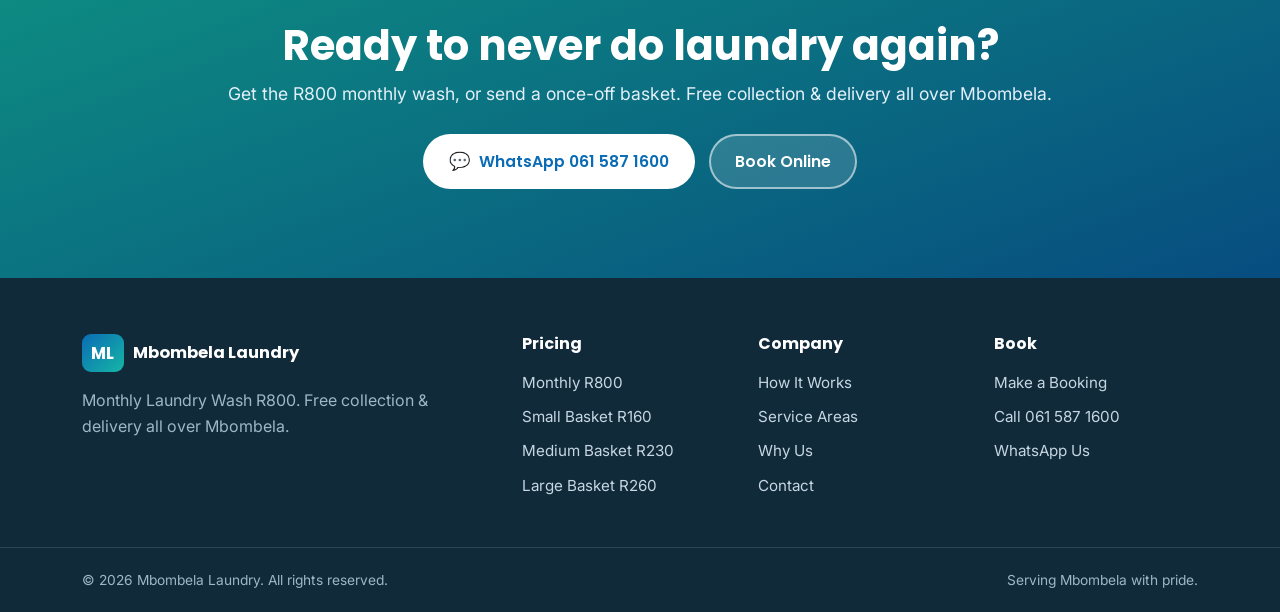
==== commit 9fe1a541: "initial commit" ====
--- a/index.html
+++ b/index.html
@@ -3,11 +3,11 @@
 <head>
   <meta charset="UTF-8" />
   <meta name="viewport" content="width=device-width, initial-scale=1.0" />
-  <meta name="description" content="ABC Laundry & Dry Cleaners — professional laundry, dry cleaning, ironing and wash-and-fold services in Mpumalanga. Fast turnaround, free collection and delivery." />
-  <title>ABC Laundry &amp; Dry Cleaners | Fresh, Clean, Fast</title>
+  <meta name="description" content="Monthly Laundry Wash for R800 all over Mbombela — save 50% with our subscription. Free collection and delivery. Once-off baskets from R160. Book on WhatsApp 061 587 1600." />
+  <title>Mbombela Laundry | Monthly Wash R800 · Free Collection &amp; Delivery</title>
   <link rel="preconnect" href="https://fonts.googleapis.com" />
   <link rel="preconnect" href="https://fonts.gstatic.com" crossorigin />
-  <link href="https://fonts.googleapis.com/css2?family=Poppins:wght@500;600;700&family=Inter:wght@400;500;600&display=swap" rel="stylesheet" />
+  <link href="https://fonts.googleapis.com/css2?family=Poppins:wght@500;600;700;800&family=Inter:wght@400;500;600&display=swap" rel="stylesheet" />
   <link rel="stylesheet" href="style.css" />
 </head>
 <body>
@@ -15,8 +15,8 @@
   <header class="site-header" id="top">
     <nav class="nav container">
       <a href="index.html" class="brand">
-        <span class="brand-mark">ABC</span>
-        <span class="brand-text">Laundry &amp; Dry Cleaners</span>
+        <span class="brand-mark">ML</span>
+        <span class="brand-text">Mbombela Laundry</span>
       </a>
 
       <button class="nav-toggle" id="navToggle" aria-label="Toggle menu" aria-expanded="false">
@@ -24,10 +24,9 @@
       </button>
 
       <ul class="nav-links" id="navLinks">
-        <li><a href="#services">Services</a></li>
         <li><a href="#pricing">Pricing</a></li>
         <li><a href="#how">How It Works</a></li>
-        <li><a href="#about">About</a></li>
+        <li><a href="#areas">Service Areas</a></li>
         <li><a href="#contact">Contact</a></li>
         <li><a href="booking.html" class="btn btn-primary btn-sm">Book Now</a></li>
       </ul>
@@ -38,263 +37,263 @@
   <section class="hero">
     <div class="container hero-inner">
       <div class="hero-content">
-        <p class="eyebrow">Mpumalanga's trusted laundry service</p>
-        <h1>Clean clothes,<br /><span class="accent">zero hassle.</span></h1>
+        <p class="eyebrow">All over Mbombela</p>
+        <h1>Monthly Laundry Wash<br /><span class="accent">just R800</span></h1>
         <p class="hero-sub">
-          Professional dry cleaning, wash &amp; fold, and ironing with free collection
-          and delivery. Drop it off or let us come to you — you get it back fresh,
-          folded, and ready to wear.
+          One flat monthly price for all your washing — collected from your door,
+          washed, dried, folded and delivered back fresh. Free collection &amp; delivery,
+          and you <strong>save up to 50%</strong> versus paying per load.
         </p>
         <div class="hero-actions">
-          <a href="booking.html" class="btn btn-primary">Book a Collection</a>
-          <a href="#pricing" class="btn btn-ghost">View Pricing</a>
+          <a href="https://wa.me/27615871600?text=Hi%20Mbombela%20Laundry%2C%20I'd%20like%20the%20R800%20monthly%20wash%20subscription." target="_blank" rel="noopener" class="btn btn-whatsapp">
+            <span class="wa-ico">💬</span> WhatsApp 061 587 1600
+          </a>
+          <a href="booking.html" class="btn btn-ghost">Book a Collection</a>
         </div>
         <ul class="hero-badges">
           <li>✓ Free pickup &amp; delivery</li>
-          <li>✓ 24–48 hr turnaround</li>
-          <li>✓ Eco-friendly cleaning</li>
+          <li>✓ Save up to 50%</li>
+          <li>✓ Once-off baskets from R160</li>
         </ul>
       </div>
       <div class="hero-media">
-        <!-- Replace this placeholder with a real photo: <img src="images/hero.jpg" alt="Freshly pressed laundry" /> -->
-        <div class="hero-img-placeholder" role="img" aria-label="Photo of our laundry coming soon">
-          <img src="images/hero-img.jpg">
-        </div>
-      </div>
-    </div>
-  </section>
-
-  <!-- Stats -->
+        <div class="hero-deal">
+          <span class="deal-save">Save 50%</span>
+          <p class="deal-label">Monthly Laundry Wash</p>
+          <p class="deal-price"><span>R</span>800</p>
+          <p class="deal-per">per month · all over Mbombela</p>
+          <p class="deal-foot">Free collection &amp; delivery included</p>
+        </div>
+      </div>
+    </div>
+  </section>
+
+  <!-- Highlights strip -->
   <section class="stats">
     <div class="container stats-grid">
-      <div class="stat"><span class="stat-num">10k+</span><span class="stat-label">Loads cleaned</span></div>
-      <div class="stat"><span class="stat-num">48 hr</span><span class="stat-label">Max turnaround</span></div>
-      <div class="stat"><span class="stat-num">4.8★</span><span class="stat-label">Customer rating</span></div>
+      <div class="stat"><span class="stat-num">R800</span><span class="stat-label">Monthly wash</span></div>
+      <div class="stat"><span class="stat-num">50%</span><span class="stat-label">You save</span></div>
       <div class="stat"><span class="stat-num">Free</span><span class="stat-label">Collection &amp; delivery</span></div>
-    </div>
-  </section>
-
-  <!-- Services -->
-  <section class="section" id="services">
+      <div class="stat"><span class="stat-num">R160</span><span class="stat-label">Once-off from</span></div>
+    </div>
+  </section>
+
+  <!-- Pricing -->
+  <section class="section" id="pricing">
     <div class="container">
       <div class="section-head">
-        <p class="eyebrow">What we do</p>
-        <h2>Services for every fabric</h2>
-        <p class="section-sub">From your everyday work shirts to that special-occasion suit or gown, we treat every item with care.</p>
-      </div>
-
-      <div class="cards">
-        <article class="card">
-          <div class="card-icon">🧺</div>
-          <h3>Wash &amp; Fold</h3>
-          <p>Everyday laundry washed, dried and neatly folded. Charged by the kilogram — simple and affordable.</p>
-        </article>
-        <article class="card">
-          <div class="card-icon">🤵</div>
-          <h3>Dry Cleaning</h3>
-          <p>Expert care for suits, dresses, coats and delicate fabrics that can't go in the washing machine.</p>
-        </article>
-        <article class="card">
-          <div class="card-icon">👔</div>
-          <h3>Ironing &amp; Pressing</h3>
-          <p>Crisp, wrinkle-free results. Perfect for shirts, trousers and uniforms — ready to wear.</p>
-        </article>
-        <article class="card">
-          <div class="card-icon">🛏️</div>
-          <h3>Duvets &amp; Linen</h3>
-          <p>Bulky bedding, blankets, curtains and comforters cleaned and freshened with industrial care.</p>
-        </article>
-        <article class="card">
-          <div class="card-icon">👟</div>
-          <h3>Specialty Items</h3>
-          <p>Sneakers, leather, wedding dresses and stubborn stains handled by our specialists.</p>
-        </article>
-        <article class="card">
-          <div class="card-icon">🚚</div>
-          <h3>Pickup &amp; Delivery</h3>
-          <p>We collect from your door and bring it back clean. Free within our service area.</p>
-        </article>
-      </div>
-    </div>
-  </section>
-
-  <!-- Pricing -->
-  <section class="section section-alt" id="pricing">
-    <div class="container">
-      <div class="section-head">
-        <p class="eyebrow">Transparent rates</p>
-        <h2>Simple, honest pricing</h2>
-        <p class="section-sub">No hidden fees. Prices in South African Rand (ZAR).</p>
-      </div>
-
+        <p class="eyebrow">Simple, honest pricing</p>
+        <h2>Choose how you wash</h2>
+        <p class="section-sub">Go monthly and save, or send a once-off basket whenever you need it. Collection &amp; delivery are always free in our service area.</p>
+      </div>
+
+      <!-- Monthly subscription -->
+      <div class="plan-feature">
+        <div class="plan-feature-body">
+          <span class="ribbon">Best value · Save 50%</span>
+          <h3>Monthly Laundry Wash</h3>
+          <p class="plan-feature-sub">Your regular washing handled all month long. Perfect for families, professionals and students across Mbombela.</p>
+          <ul class="check-list">
+            <li>Regular wash, dry &amp; fold all month</li>
+            <li>Free collection &amp; delivery, all over Mbombela</li>
+            <li>Priority turnaround</li>
+            <li>Save up to 50% vs. once-off loads</li>
+          </ul>
+        </div>
+        <div class="plan-feature-price">
+          <p class="price"><span>R</span>800<small>/ month</small></p>
+          <a href="https://wa.me/27615871600?text=Hi%20Mbombela%20Laundry%2C%20I'd%20like%20the%20R800%20monthly%20wash%20subscription." target="_blank" rel="noopener" class="btn btn-primary btn-block">Subscribe on WhatsApp</a>
+          <a href="booking.html" class="btn btn-outline btn-block">Book Online</a>
+        </div>
+      </div>
+
+      <h3 class="subhead">Once-off service</h3>
+      <p class="subhead-sub">No subscription? Send a single basket and pay per load.</p>
       <div class="pricing-grid">
         <div class="price-card">
-          <h3>Wash &amp; Fold</h3>
-          <p class="price"><span>R</span>35<small>/ kg</small></p>
+          <div class="basket-ico">🧺</div>
+          <h3>Small Basket</h3>
+          <p class="price"><span>R</span>160<small>/ basket</small></p>
           <ul>
-            <li>Minimum 3 kg</li>
+            <li>Ideal for 1–2 people</li>
             <li>Wash, dry &amp; fold</li>
-            <li>48-hour turnaround</li>
-            <li>Free delivery over R150</li>
+            <li>Free collection &amp; delivery</li>
           </ul>
           <a href="booking.html" class="btn btn-outline btn-block">Book</a>
         </div>
 
         <div class="price-card featured">
           <span class="ribbon">Most popular</span>
-          <h3>Dry Cleaning</h3>
-          <p class="price"><span>R</span>55<small>/ item</small></p>
+          <div class="basket-ico">🧺</div>
+          <h3>Medium Basket</h3>
+          <p class="price"><span>R</span>230<small>/ basket</small></p>
           <ul>
-            <li>Suits from R120</li>
-            <li>Dresses from R90</li>
-            <li>Stain treatment included</li>
+            <li>Ideal for a small family</li>
+            <li>Wash, dry &amp; fold</li>
             <li>Free collection &amp; delivery</li>
           </ul>
           <a href="booking.html" class="btn btn-primary btn-block">Book</a>
         </div>
 
         <div class="price-card">
-          <h3>Ironing Only</h3>
-          <p class="price"><span>R</span>15<small>/ item</small></p>
+          <div class="basket-ico">🧺</div>
+          <h3>Large Basket</h3>
+          <p class="price"><span>R</span>260<small>/ basket</small></p>
           <ul>
-            <li>Shirts &amp; trousers</li>
-            <li>Pressed &amp; hung</li>
-            <li>Same-day on request</li>
-            <li>Bulk discounts available</li>
+            <li>Ideal for a big family</li>
+            <li>Wash, dry &amp; fold</li>
+            <li>Free collection &amp; delivery</li>
           </ul>
           <a href="booking.html" class="btn btn-outline btn-block">Book</a>
         </div>
       </div>
-      <p class="price-note">* Prices are indicative. Final quote confirmed on collection. Contact us for bulk, hospitality and corporate rates.</p>
+      <p class="price-note">* Prices in South African Rand (ZAR). Final basket size confirmed on collection. Message us for bulk, business and hospitality rates.</p>
     </div>
   </section>
 
   <!-- How it works -->
-  <section class="section" id="how">
+  <section class="section section-alt" id="how">
     <div class="container">
       <div class="section-head">
-        <p class="eyebrow">Easy as 1-2-3</p>
+        <p class="eyebrow">Easy as 1-2-3-4</p>
         <h2>How it works</h2>
       </div>
       <div class="steps">
         <div class="step">
           <span class="step-num">1</span>
-          <h3>Book online</h3>
-          <p>Pick your services and a collection time in under two minutes.</p>
+          <h3>Message us</h3>
+          <p>WhatsApp 061 587 1600 or book online. Tell us your area and what you need.</p>
         </div>
         <div class="step">
           <span class="step-num">2</span>
-          <h3>We collect</h3>
-          <p>Our driver picks up your laundry from your home or office — free.</p>
+          <h3>We collect — free</h3>
+          <p>Our driver picks up your laundry from your home or office, anywhere in Mbombela.</p>
         </div>
         <div class="step">
           <span class="step-num">3</span>
-          <h3>We clean</h3>
-          <p>Your items are sorted, treated and cleaned by trained professionals.</p>
+          <h3>We wash &amp; fold</h3>
+          <p>Your clothes are washed, dried and neatly folded with care.</p>
         </div>
         <div class="step">
           <span class="step-num">4</span>
-          <h3>We deliver</h3>
-          <p>Fresh, folded and on hangers — delivered back to your door.</p>
-        </div>
-      </div>
-    </div>
-  </section>
-
-  <!-- About -->
+          <h3>We deliver — free</h3>
+          <p>Fresh, folded laundry delivered back to your door. That simple.</p>
+        </div>
+      </div>
+    </div>
+  </section>
+
+  <!-- Service Areas -->
+  <section class="section" id="areas">
+    <div class="container">
+      <div class="section-head">
+        <p class="eyebrow">Free collection &amp; delivery</p>
+        <h2>All over Mbombela</h2>
+        <p class="section-sub">We collect and deliver free across these areas. Don't see yours? Send us a WhatsApp — we're always expanding.</p>
+      </div>
+      <ul class="areas-grid">
+        <li>Mbombela (Central)</li>
+        <li>Nelspruit</li>
+        <li>West Acres</li>
+        <li>Sonheuwel</li>
+        <li>Steiltes</li>
+        <li>Stonehenge</li>
+        <li>Valencia Park</li>
+        <li>Riverside Park</li>
+        <li>Kamagugu</li>
+        <li>Matsafeni</li>
+        <li>Rocky's Drift</li>
+        <li>Plaston</li>
+        <li>Nature Estate</li>
+        <li>Matumi Golf Estate</li>
+        <li>Granite Hill</li>
+        <li>Drum Rock</li>
+        <li>Crocodile Valley</li>
+        <li>Hillsview</li>
+        <li>Riverside View</li>
+        <li>Ferreira</li>
+        <li>White River</li>
+        <li>Kanyamazane</li>
+        <li>Pienaar</li>
+        <li>Msogwaba</li>
+        <li>Tekwane South &amp; North</li>
+        <li>Daantjie</li>
+        <li>Shabalala</li>
+        <li>Kabokweni</li>
+        <li>Phumlani</li>
+        <li>Kanonkop</li>
+        <li>Hall's Gateway</li>
+        <li>Msholozi</li>
+      </ul>
+    </div>
+  </section>
+
+  <!-- Why us -->
   <section class="section section-alt" id="about">
     <div class="container about-grid">
       <div class="about-text">
-        <p class="eyebrow">Our story</p>
-        <h2>Your neighbourhood laundry, done right</h2>
+        <p class="eyebrow">Why Mbombela Laundry</p>
+        <h2>Clean clothes, zero hassle</h2>
         <p>
-          ABC Laundry &amp; Dry Cleaners has been keeping the community looking sharp
-          for years. We're a family-run business built on a simple promise: treat
-          every garment as if it were our own.
+          We're a local laundry built around one idea: laundry should be the easiest
+          thing on your to-do list. Subscribe for R800 a month and never think about
+          washing again — or send a once-off basket whenever it suits you.
         </p>
         <p>
-          From quick wash-and-fold loads to delicate dry cleaning, our team uses
-          modern, eco-friendly equipment and genuine care. The result? Clothes that
-          look better, last longer and come back exactly when we promised.
+          Either way, collection and delivery are <strong>free</strong> right across
+          Mbombela, and you save up to 50% compared to paying per load elsewhere.
         </p>
         <ul class="check-list">
-          <li>Experienced, friendly staff</li>
-          <li>Eco-friendly detergents &amp; processes</li>
-          <li>Garment tracking on every order</li>
-          <li>Satisfaction guaranteed</li>
+          <li>Flat R800 monthly subscription — save 50%</li>
+          <li>Free collection &amp; delivery, all over Mbombela</li>
+          <li>Book in seconds on WhatsApp</li>
+          <li>Friendly, reliable local team</li>
         </ul>
       </div>
       <div class="about-stats">
-        <div class="about-stat"><strong>100%</strong><span>Care guarantee</span></div>
-        <div class="about-stat"><strong>Local</strong><span>Family owned</span></div>
-        <div class="about-stat"><strong>Eco</strong><span>Friendly cleaning</span></div>
-        <div class="about-stat"><strong>Fast</strong><span>48 hr standard</span></div>
-      </div>
-    </div>
-  </section>
-
-  <!-- Testimonials -->
-  <section class="section" id="reviews">
-    <div class="container">
-      <div class="section-head">
-        <p class="eyebrow">Loved locally</p>
-        <h2>What customers say</h2>
-      </div>
-      <div class="cards">
-        <blockquote class="review">
-          <p>"Picked up my suits in the morning, had them back the next day looking brand new. Brilliant service."</p>
-          <footer>— Sipho M.</footer>
-          <div class="stars">★★★★★</div>
-        </blockquote>
-        <blockquote class="review">
-          <p>"The free collection saves me so much time. Friendly drivers and my clothes always smell amazing."</p>
-          <footer>— Lerato D.</footer>
-          <div class="stars">★★★★★</div>
-        </blockquote>
-        <blockquote class="review">
-          <p>"Got a stubborn wine stain out of my favourite dress. I'd given up on it. Highly recommend!"</p>
-          <footer>— Anita K.</footer>
-          <div class="stars">★★★★★</div>
-        </blockquote>
-      </div>
-    </div>
-  </section>
-
-  <!-- Contact + Map -->
-  <section class="section section-alt" id="contact">
+        <div class="about-stat"><strong>R800</strong><span>Per month</span></div>
+        <div class="about-stat"><strong>50%</strong><span>You save</span></div>
+        <div class="about-stat"><strong>Free</strong><span>Collect &amp; deliver</span></div>
+        <div class="about-stat"><strong>32+</strong><span>Areas covered</span></div>
+      </div>
+    </div>
+  </section>
+
+  <!-- Contact -->
+  <section class="section" id="contact">
     <div class="container contact-grid">
       <div class="contact-info">
         <p class="eyebrow">Get in touch</p>
-        <h2>Visit or call us</h2>
+        <h2>Book or ask us anything</h2>
         <ul class="contact-list">
           <li>
-            <span class="contact-ico">📍</span>
+            <span class="contact-ico">💬</span>
             <div>
-              <strong>Address</strong>
-              <p>Parkville Centre, Cnr Danie Joubert &amp; Impala St,<br />White River, 1240</p>
+              <strong>WhatsApp &amp; Phone</strong>
+              <p><a href="https://wa.me/27615871600" target="_blank" rel="noopener">061 587 1600</a></p>
             </div>
           </li>
           <li>
-            <span class="contact-ico">📞</span>
+            <span class="contact-ico">🚚</span>
             <div>
-              <strong>Phone &amp; WhatsApp</strong>
-              <p><a href="tel:+27832789040">083 278 9040</a></p>
+              <strong>Service area</strong>
+              <p>Free collection &amp; delivery all over Mbombela &amp; surrounds</p>
             </div>
           </li>
           <li>
             <span class="contact-ico">🕒</span>
             <div>
               <strong>Hours</strong>
-              <p>Mon–Fri: 7:30 – 17:00<br />Sat: 7:30 – 13:00<br />Sun: Closed</p>
+              <p>Mon–Sat: 7:30 – 17:00<br />Sun: Closed</p>
             </div>
           </li>
         </ul>
-        <a href="booking.html" class="btn btn-primary">Book a Collection</a>
+        <a href="https://wa.me/27615871600" target="_blank" rel="noopener" class="btn btn-whatsapp"><span class="wa-ico">💬</span> Chat on WhatsApp</a>
       </div>
       <div class="contact-map">
         <iframe
-          title="ABC Laundry &amp; Dry Cleaners location"
-          src="https://www.google.com/maps?q=-25.3244914,31.0057344&z=16&output=embed"
+          title="Mbombela service area"
+          src="https://www.google.com/maps?q=Mbombela,Mpumalanga&z=11&output=embed"
           width="100%" height="100%" style="border:0;" allowfullscreen=""
           loading="lazy" referrerpolicy="no-referrer-when-downgrade"></iframe>
       </div>
@@ -304,9 +303,12 @@
   <!-- CTA -->
   <section class="cta">
     <div class="container cta-inner">
-      <h2>Ready for fresh, clean laundry?</h2>
-      <p>Book in two minutes. We'll handle the rest.</p>
-      <a href="booking.html" class="btn btn-light">Book Now</a>
+      <h2>Ready to never do laundry again?</h2>
+      <p>Get the R800 monthly wash, or send a once-off basket. Free collection &amp; delivery all over Mbombela.</p>
+      <div class="hero-actions" style="justify-content:center">
+        <a href="https://wa.me/27615871600?text=Hi%20Mbombela%20Laundry%2C%20I'd%20like%20to%20book%20a%20wash." target="_blank" rel="noopener" class="btn btn-light"><span class="wa-ico">💬</span> WhatsApp 061 587 1600</a>
+        <a href="booking.html" class="btn btn-ghost">Book Online</a>
+      </div>
     </div>
   </section>
 
@@ -315,26 +317,26 @@
     <div class="container footer-grid">
       <div>
         <a href="index.html" class="brand brand-footer">
-          <span class="brand-mark">ABC</span>
-          <span class="brand-text">Laundry &amp; Dry Cleaners</span>
+          <span class="brand-mark">ML</span>
+          <span class="brand-text">Mbombela Laundry</span>
         </a>
-        <p class="footer-tag">Clean clothes, zero hassle. Serving Mpumalanga with pride.</p>
+        <p class="footer-tag">Monthly Laundry Wash R800. Free collection &amp; delivery all over Mbombela.</p>
       </div>
       <div>
-        <h4>Services</h4>
+        <h4>Pricing</h4>
         <ul>
-          <li><a href="#services">Wash &amp; Fold</a></li>
-          <li><a href="#services">Dry Cleaning</a></li>
-          <li><a href="#services">Ironing</a></li>
-          <li><a href="#services">Pickup &amp; Delivery</a></li>
+          <li><a href="#pricing">Monthly R800</a></li>
+          <li><a href="#pricing">Small Basket R160</a></li>
+          <li><a href="#pricing">Medium Basket R230</a></li>
+          <li><a href="#pricing">Large Basket R260</a></li>
         </ul>
       </div>
       <div>
         <h4>Company</h4>
         <ul>
-          <li><a href="#about">About</a></li>
-          <li><a href="#pricing">Pricing</a></li>
-          <li><a href="#reviews">Reviews</a></li>
+          <li><a href="#how">How It Works</a></li>
+          <li><a href="#areas">Service Areas</a></li>
+          <li><a href="#about">Why Us</a></li>
           <li><a href="#contact">Contact</a></li>
         </ul>
       </div>
@@ -342,18 +344,21 @@
         <h4>Book</h4>
         <ul>
           <li><a href="booking.html">Make a Booking</a></li>
-          <li><a href="tel:+27832789040">Call Us</a></li>
-          <li><a href="https://wa.me/27832789040" target="_blank" rel="noopener">WhatsApp Us</a></li>
+          <li><a href="tel:+27615871600">Call 061 587 1600</a></li>
+          <li><a href="https://wa.me/27615871600" target="_blank" rel="noopener">WhatsApp Us</a></li>
         </ul>
       </div>
     </div>
     <div class="footer-bottom">
       <div class="container">
-        <p>&copy; <span id="year"></span> ABC Laundry &amp; Dry Cleaners. All rights reserved.</p>
-        <p>Made with care for our community.</p>
+        <p>&copy; <span id="year"></span> Mbombela Laundry. All rights reserved.</p>
+        <p>Serving Mbombela with pride.</p>
       </div>
     </div>
   </footer>
+
+  <!-- Floating WhatsApp button -->
+  <a href="https://wa.me/27615871600" target="_blank" rel="noopener" class="wa-float" aria-label="Chat on WhatsApp">💬</a>
 
   <script src="main.js"></script>
 </body>
--- a/style.css
+++ b/style.css
@@ -1,5 +1,5 @@
 /* =========================================================
-   ABC Laundry & Dry Cleaners — Stylesheet
+   Mbombela Laundry — Stylesheet
    ========================================================= */
 
 :root {
@@ -14,6 +14,9 @@
   --bg-alt:      #eef5fb;
   --line:        #d9e6f0;
   --white:       #ffffff;
+  --wa:          #25d366;
+  --wa-dark:     #1da851;
+  --gold:        #f5b016;
   --shadow:      0 10px 30px rgba(10, 55, 95, 0.10);
   --shadow-sm:   0 4px 14px rgba(10, 55, 95, 0.08);
   --radius:      16px;
@@ -76,6 +79,9 @@
 .btn-light:hover { color: var(--blue-dark); }
 .btn-outline { background: transparent; color: var(--blue); border-color: var(--blue); }
 .btn-outline:hover { background: var(--blue); color: #fff; }
+.btn-whatsapp { background: var(--wa); color: #fff; box-shadow: var(--shadow-sm); }
+.btn-whatsapp:hover { background: var(--wa-dark); color: #fff; }
+.wa-ico { font-size: 1.1em; line-height: 1; }
 .btn-sm { padding: 0.55rem 1.1rem; font-size: 0.9rem; }
 .btn-lg { padding: 1rem 1.6rem; font-size: 1.05rem; }
 .btn-block { width: 100%; }
@@ -131,21 +137,33 @@
 .hero-actions { display: flex; flex-wrap: wrap; gap: 0.9rem; margin-bottom: 1.6rem; }
 .hero-badges { list-style: none; display: flex; flex-wrap: wrap; gap: 1.2rem; font-size: 0.92rem; color: #cfeae3; }
 
-/* Hero image / placeholder */
+.hero h1 { font-weight: 800; }
+
+/* Hero deal card */
 .hero-media { display: flex; justify-content: center; }
-.hero-media img { border-radius: var(--radius); box-shadow: var(--shadow); width: 100%; object-fit: cover; }
-.hero-img-placeholder {
-  width: 100%;
-  aspect-ratio: 16 / 9;
+.hero-deal {
+  position: relative;
+  width: 100%; max-width: 360px;
+  background: #fff;
   border-radius: var(--radius);
-  border: 2px dashed rgba(255, 255, 255, 0.55);
-  background: linear-gradient(160deg, rgba(255,255,255,0.16), rgba(255,255,255,0.04));
-  display: flex; flex-direction: column; align-items: center; justify-content: center;
-  gap: 0.5rem; text-align: center; color: #eaf5ff; padding: 1.5rem;
-}
-.hero-img-icon { font-size: 3rem; }
-.hero-img-placeholder p { font-weight: 600; font-family: var(--font-head); }
-.hero-img-hint { font-size: 0.82rem; color: #bdd6ea; }
+  box-shadow: var(--shadow);
+  padding: 2.4rem 2rem 2rem;
+  text-align: center;
+  color: var(--ink);
+}
+.deal-save {
+  position: absolute; top: -16px; right: -10px;
+  background: var(--gold); color: #4a2e00;
+  font-family: var(--font-head); font-weight: 800; font-size: 0.9rem;
+  width: 76px; height: 76px; border-radius: 50%;
+  display: grid; place-items: center; transform: rotate(12deg);
+  box-shadow: var(--shadow-sm); line-height: 1;
+}
+.deal-label { font-family: var(--font-head); font-weight: 600; color: var(--ink-soft); letter-spacing: 0.02em; }
+.deal-price { font-family: var(--font-head); font-weight: 800; font-size: 4.5rem; line-height: 1; color: var(--blue); margin: 0.4rem 0 0.2rem; }
+.deal-price span { font-size: 2rem; vertical-align: super; }
+.deal-per { color: var(--ink-soft); font-size: 0.95rem; }
+.deal-foot { margin-top: 1rem; padding-top: 1rem; border-top: 1px solid var(--line); font-weight: 600; color: var(--teal-dark); font-size: 0.92rem; }
 
 /* ---------- Stats ---------- */
 .stats { background: var(--bg-soft); border-bottom: 1px solid var(--line); }
@@ -210,6 +228,63 @@
 .price-card li { padding: 0.5rem 0 0.5rem 1.6rem; position: relative; color: var(--ink-soft); border-bottom: 1px solid var(--bg-alt); }
 .price-card li::before { content: "✓"; position: absolute; left: 0; color: var(--teal-dark); font-weight: 700; }
 .price-note { text-align: center; color: var(--ink-soft); font-size: 0.88rem; margin-top: 1.8rem; }
+.basket-ico {
+  font-size: 1.8rem; width: 56px; height: 56px; margin: 0 auto 0.8rem;
+  display: grid; place-items: center; background: var(--bg-alt); border-radius: 14px;
+}
+
+/* Monthly subscription feature banner */
+.plan-feature {
+  display: grid; grid-template-columns: 1.5fr 1fr; gap: 2rem; align-items: center;
+  background: linear-gradient(160deg, #0a6cb5 0%, #074d80 100%);
+  color: #fff; border-radius: var(--radius); padding: 2.4rem 2.2rem;
+  box-shadow: var(--shadow); margin-bottom: 3.5rem; position: relative; overflow: hidden;
+}
+.plan-feature-body h3 { color: #fff; font-size: 1.9rem; margin: 0.8rem 0 0.5rem; }
+.plan-feature-sub { color: #e3f0f9; margin-bottom: 1rem; }
+.plan-feature .ribbon { position: static; transform: none; display: inline-block; background: var(--gold); color: #4a2e00; }
+.plan-feature .check-list li { color: #eaf5ff; }
+.plan-feature .check-list li::before { background: var(--teal); }
+.plan-feature-price {
+  background: rgba(255,255,255,0.08); border: 1px solid rgba(255,255,255,0.25);
+  border-radius: var(--radius); padding: 1.8rem 1.5rem; text-align: center;
+}
+.plan-feature-price .price { color: #fff; margin-bottom: 1.2rem; }
+.plan-feature-price .price span { color: #8ee9dd; }
+.plan-feature-price .price small { color: #cfeae3; }
+.plan-feature-price .btn { margin-bottom: 0.7rem; }
+.plan-feature-price .btn-outline { color: #fff; border-color: #fff; }
+.plan-feature-price .btn-outline:hover { background: #fff; color: var(--blue); }
+
+.subhead { text-align: center; font-size: 1.5rem; margin-bottom: 0.3rem; }
+.subhead-sub { text-align: center; color: var(--ink-soft); margin-bottom: 2rem; }
+
+/* ---------- Service areas ---------- */
+.areas-grid {
+  list-style: none; display: grid; grid-template-columns: repeat(4, 1fr); gap: 0.7rem;
+}
+.areas-grid li {
+  background: #fff; border: 1px solid var(--line); border-radius: var(--radius-sm);
+  padding: 0.75rem 1rem; font-size: 0.95rem; color: var(--ink);
+  display: flex; align-items: center; gap: 0.5rem;
+}
+.areas-grid li::before { content: "📍"; font-size: 0.85rem; }
+
+/* ---------- Floating WhatsApp ---------- */
+.wa-float {
+  position: fixed; right: 18px; bottom: 18px; z-index: 200;
+  width: 58px; height: 58px; border-radius: 50%;
+  background: var(--wa); color: #fff; font-size: 1.7rem;
+  display: grid; place-items: center; box-shadow: var(--shadow);
+  transition: transform 0.15s ease, background 0.15s ease;
+}
+.wa-float:hover { transform: scale(1.08); background: var(--wa-dark); color: #fff; }
+
+/* Service tag (booking) */
+.svc-tag {
+  font-size: 0.7rem; font-weight: 700; color: #4a2e00; background: var(--gold);
+  padding: 0.1rem 0.45rem; border-radius: 999px; margin-left: 0.4rem; vertical-align: middle;
+}
 
 /* ---------- Steps ---------- */
 .steps { display: grid; grid-template-columns: repeat(4, 1fr); gap: 1.5rem; }
@@ -386,7 +461,8 @@
   .hero-inner { grid-template-columns: 1fr; gap: 2.2rem; }
   .hero-content { max-width: none; }
   .hero-media { order: 2; }
-  .hero-img-placeholder { max-width: 420px; margin: 0 auto; aspect-ratio: 16 / 10; }
+  .plan-feature { grid-template-columns: 1fr; }
+  .areas-grid { grid-template-columns: repeat(3, 1fr); }
   .cards { grid-template-columns: repeat(2, 1fr); }
   .pricing-grid { grid-template-columns: 1fr; max-width: 420px; margin: 0 auto; }
   .price-card.featured { transform: none; }
@@ -412,9 +488,13 @@
   .nav-links li { padding: 0.35rem 0; }
   .nav-links .btn { margin-top: 0.5rem; }
   .stats-grid { grid-template-columns: repeat(2, 1fr); gap: 1.5rem; }
+  .areas-grid { grid-template-columns: repeat(2, 1fr); }
+  .plan-feature { padding: 1.8rem 1.4rem; }
+  .plan-feature-body h3 { font-size: 1.6rem; }
 }
 
 @media (max-width: 520px) {
+  .container { padding: 0 16px; }
   .section { padding: 3.5rem 0; }
   .cards, .steps { grid-template-columns: 1fr; }
   .about-stats { grid-template-columns: 1fr 1fr; }
@@ -422,5 +502,22 @@
   .footer-grid { grid-template-columns: 1fr; }
   .footer-bottom .container { flex-direction: column; }
   .booking-form { padding: 1.4rem; }
-  .hero { padding: 3.5rem 0 4rem; }
-}
+  .hero { padding: 3rem 0 3.5rem; }
+  .hero h1 { font-size: clamp(2.1rem, 9vw, 2.8rem); }
+  .hero-sub { font-size: 1rem; }
+  /* Stack hero / CTA buttons full-width so they're easy to tap */
+  .hero-actions { flex-direction: column; align-items: stretch; }
+  .hero-actions .btn { width: 100%; }
+  .deal-price { font-size: 3.6rem; }
+  .deal-save { width: 64px; height: 64px; font-size: 0.8rem; top: -12px; right: 0; }
+  .section-head { margin-bottom: 2.2rem; }
+  .service-option { grid-template-columns: auto 1fr; row-gap: 0.6rem; }
+  .service-option .svc-qty { grid-column: 2; justify-self: start; }
+  .success-actions { flex-direction: column; }
+  .wa-float { width: 52px; height: 52px; font-size: 1.5rem; right: 14px; bottom: 14px; }
+}
+
+@media (max-width: 380px) {
+  .stats-grid, .areas-grid, .about-stats { grid-template-columns: 1fr; }
+  .deal-price { font-size: 3rem; }
+}
